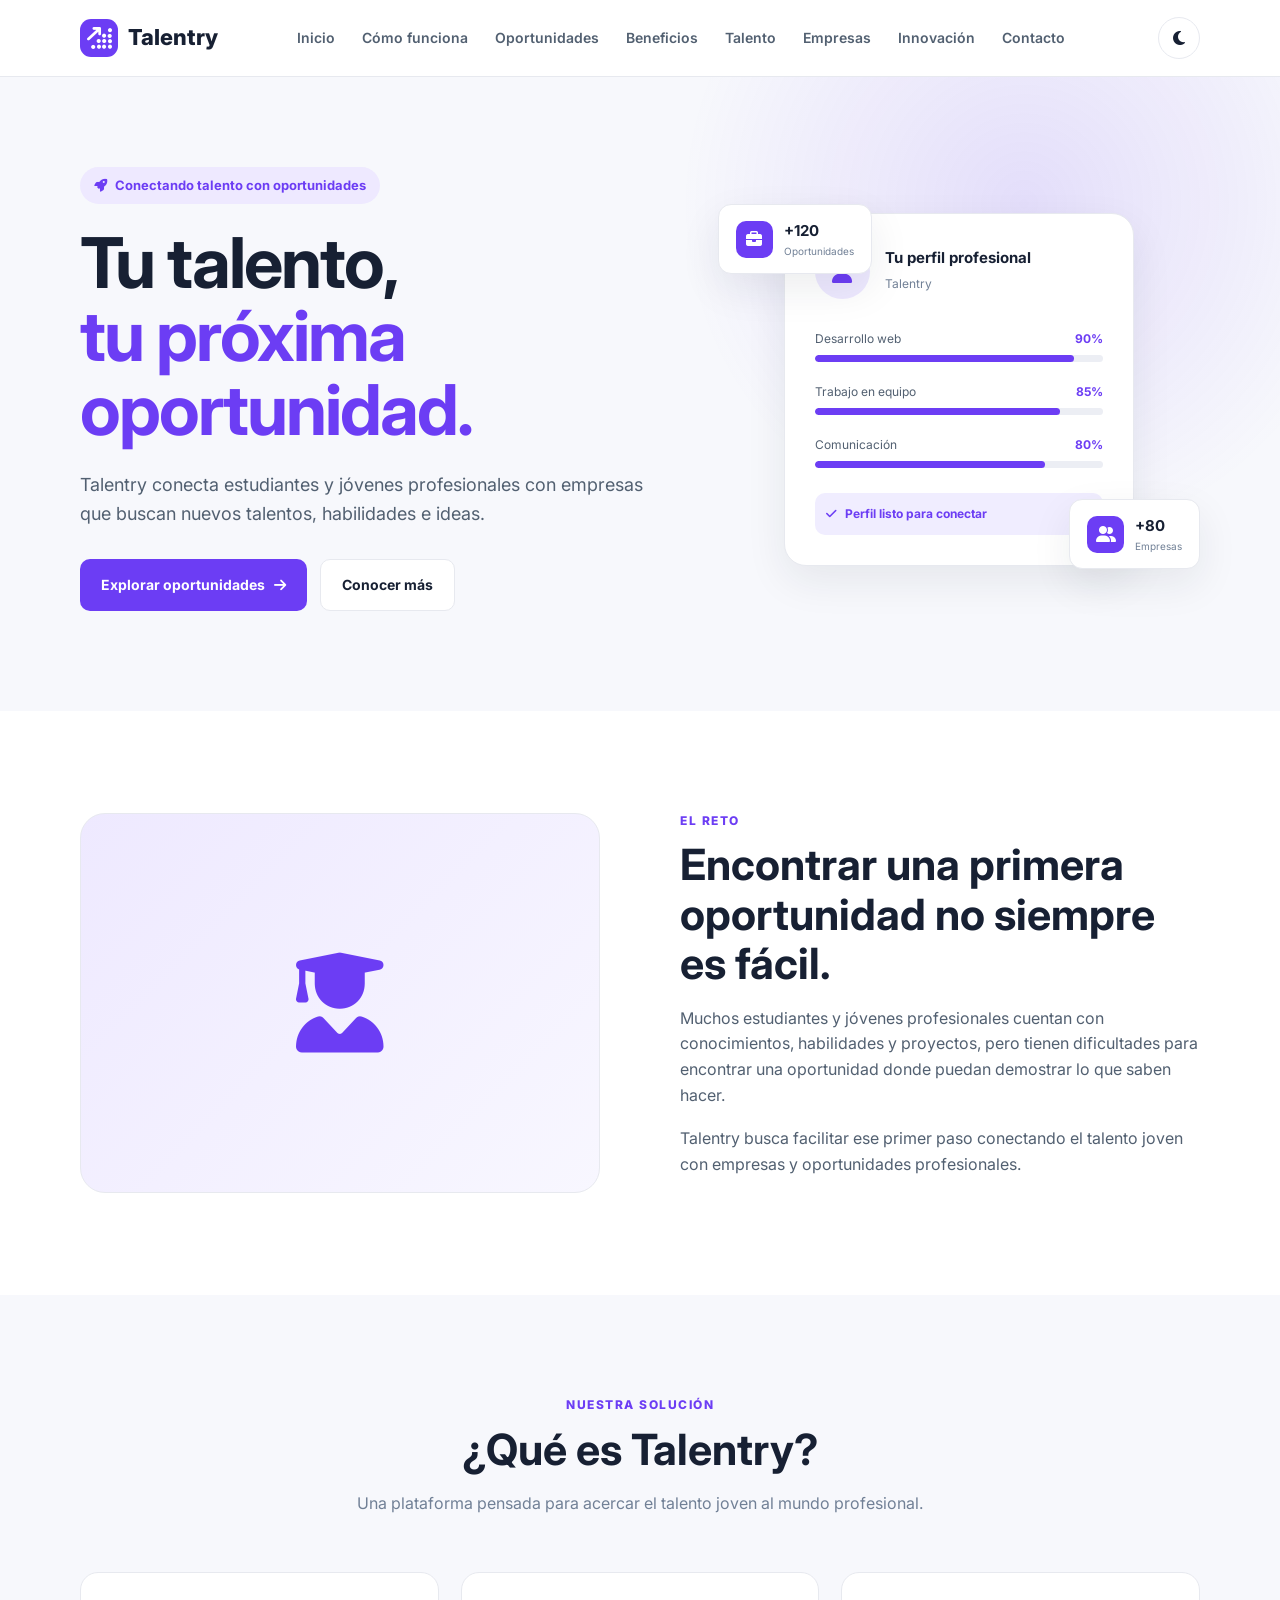
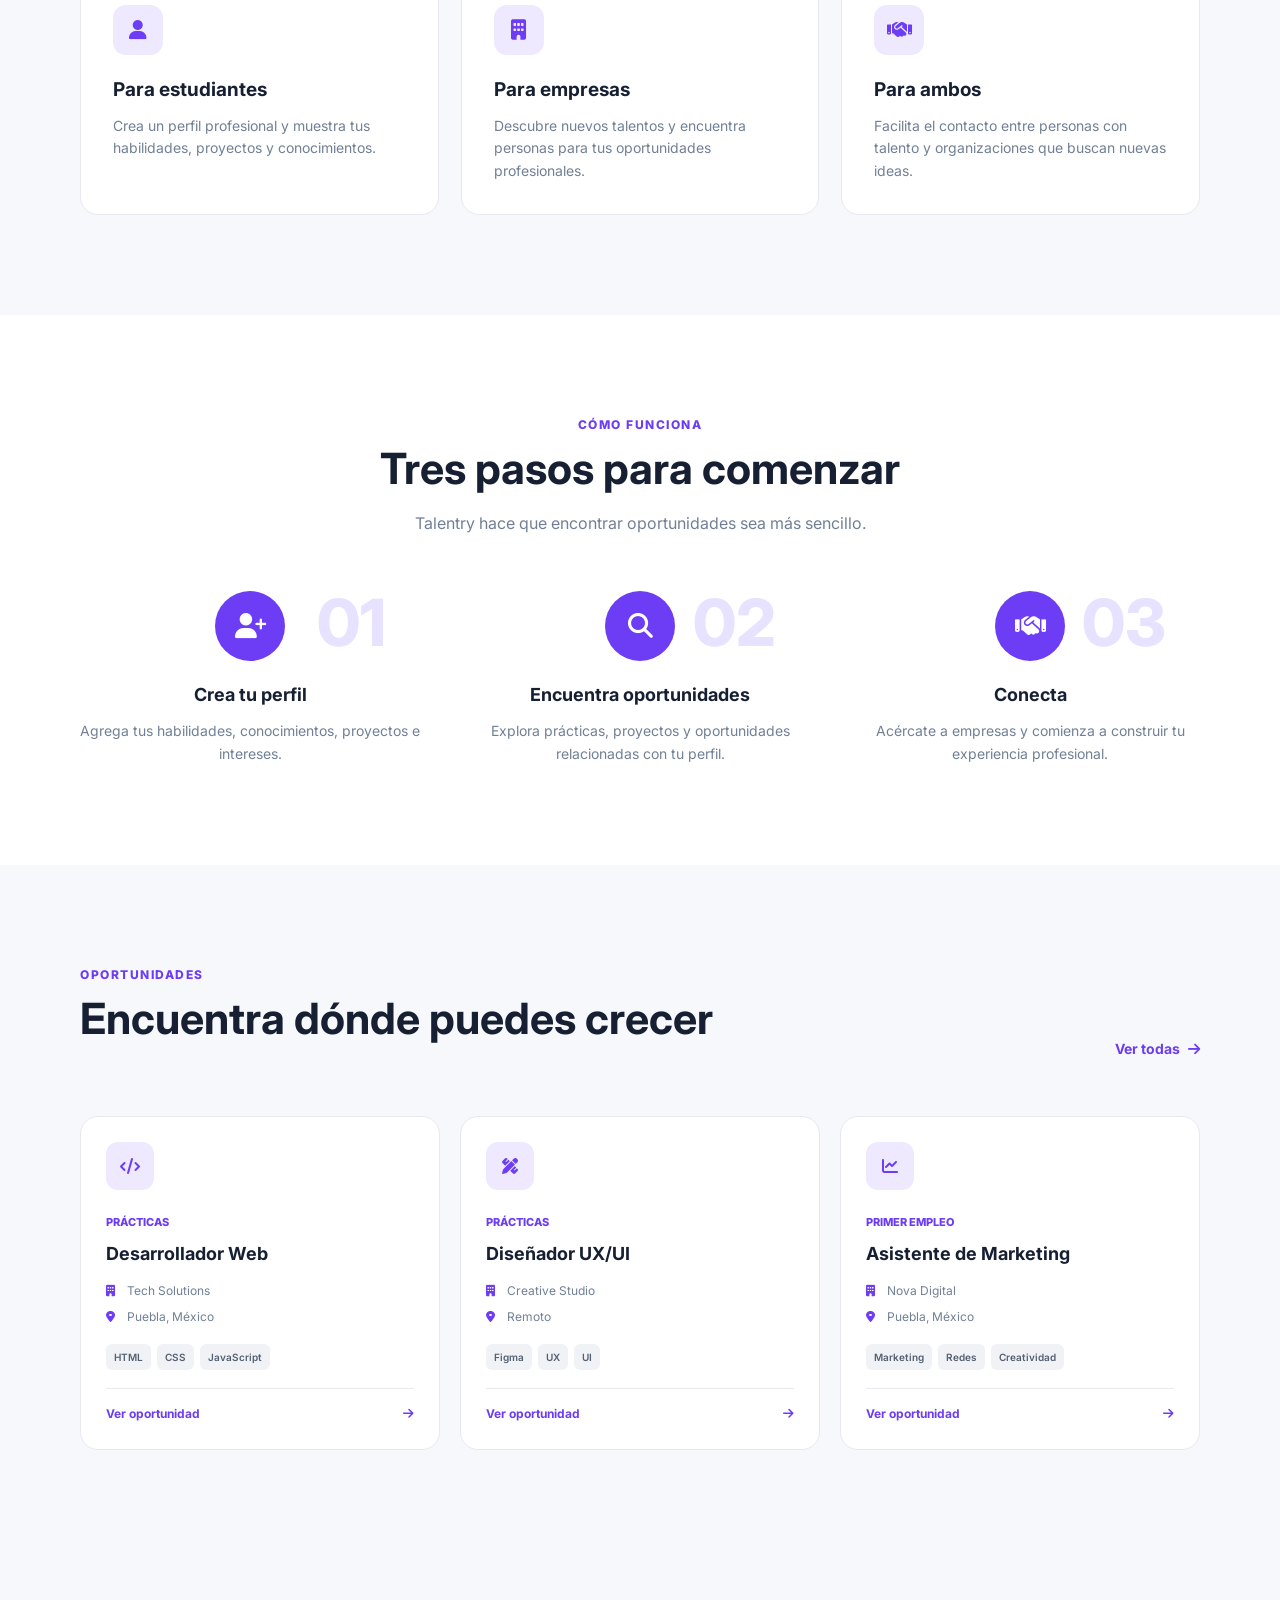
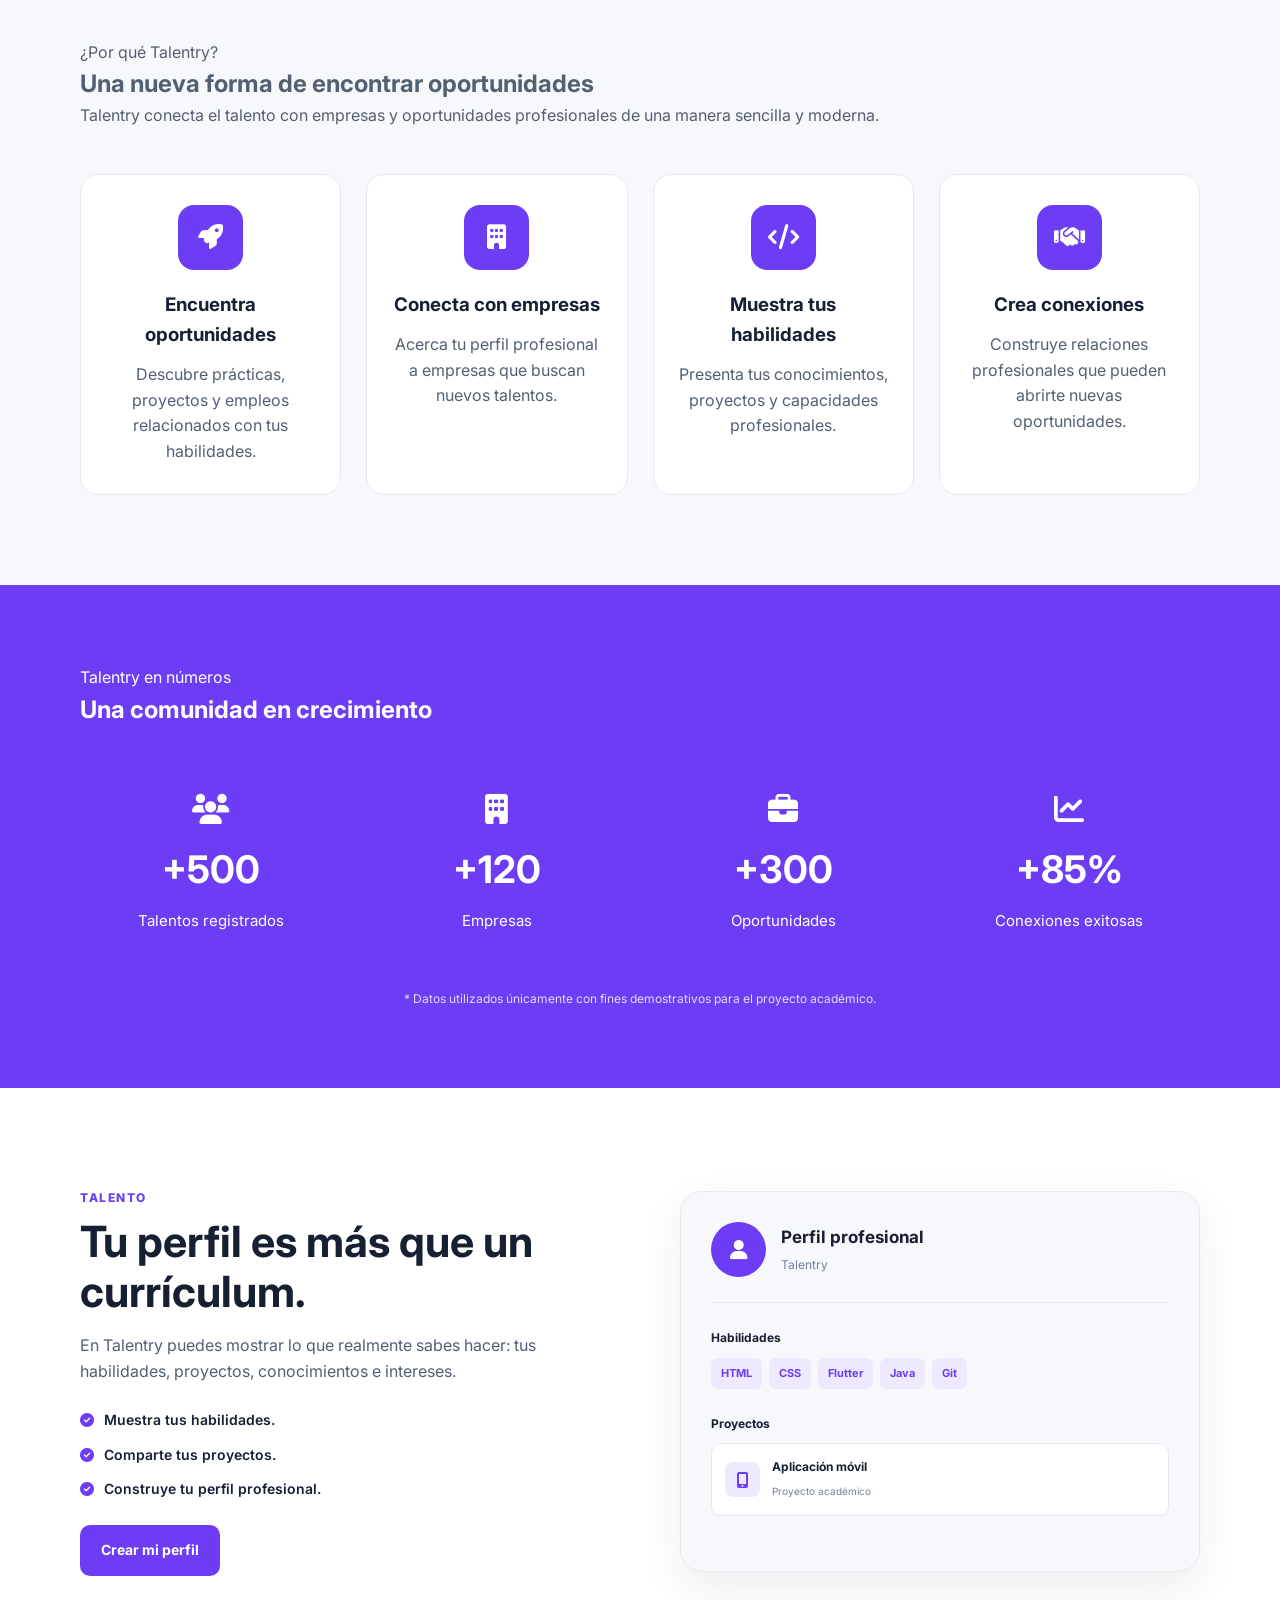
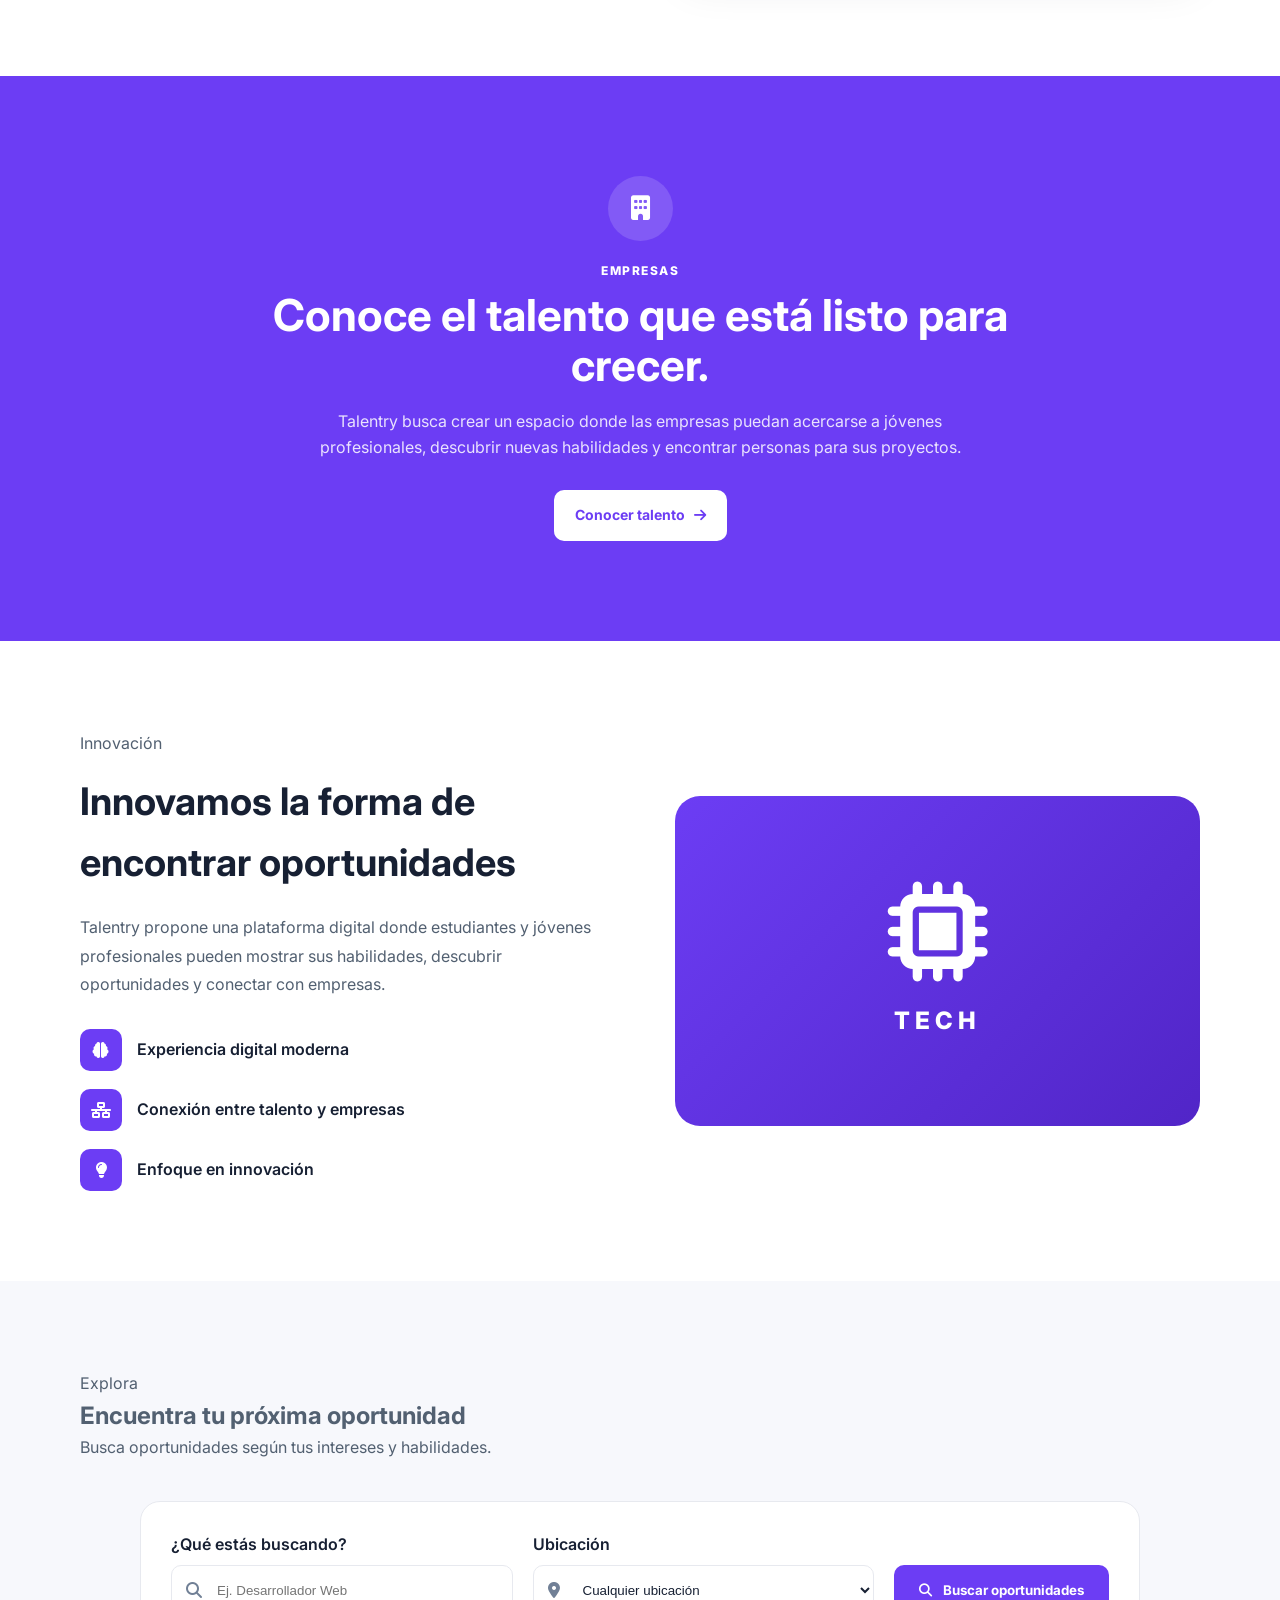
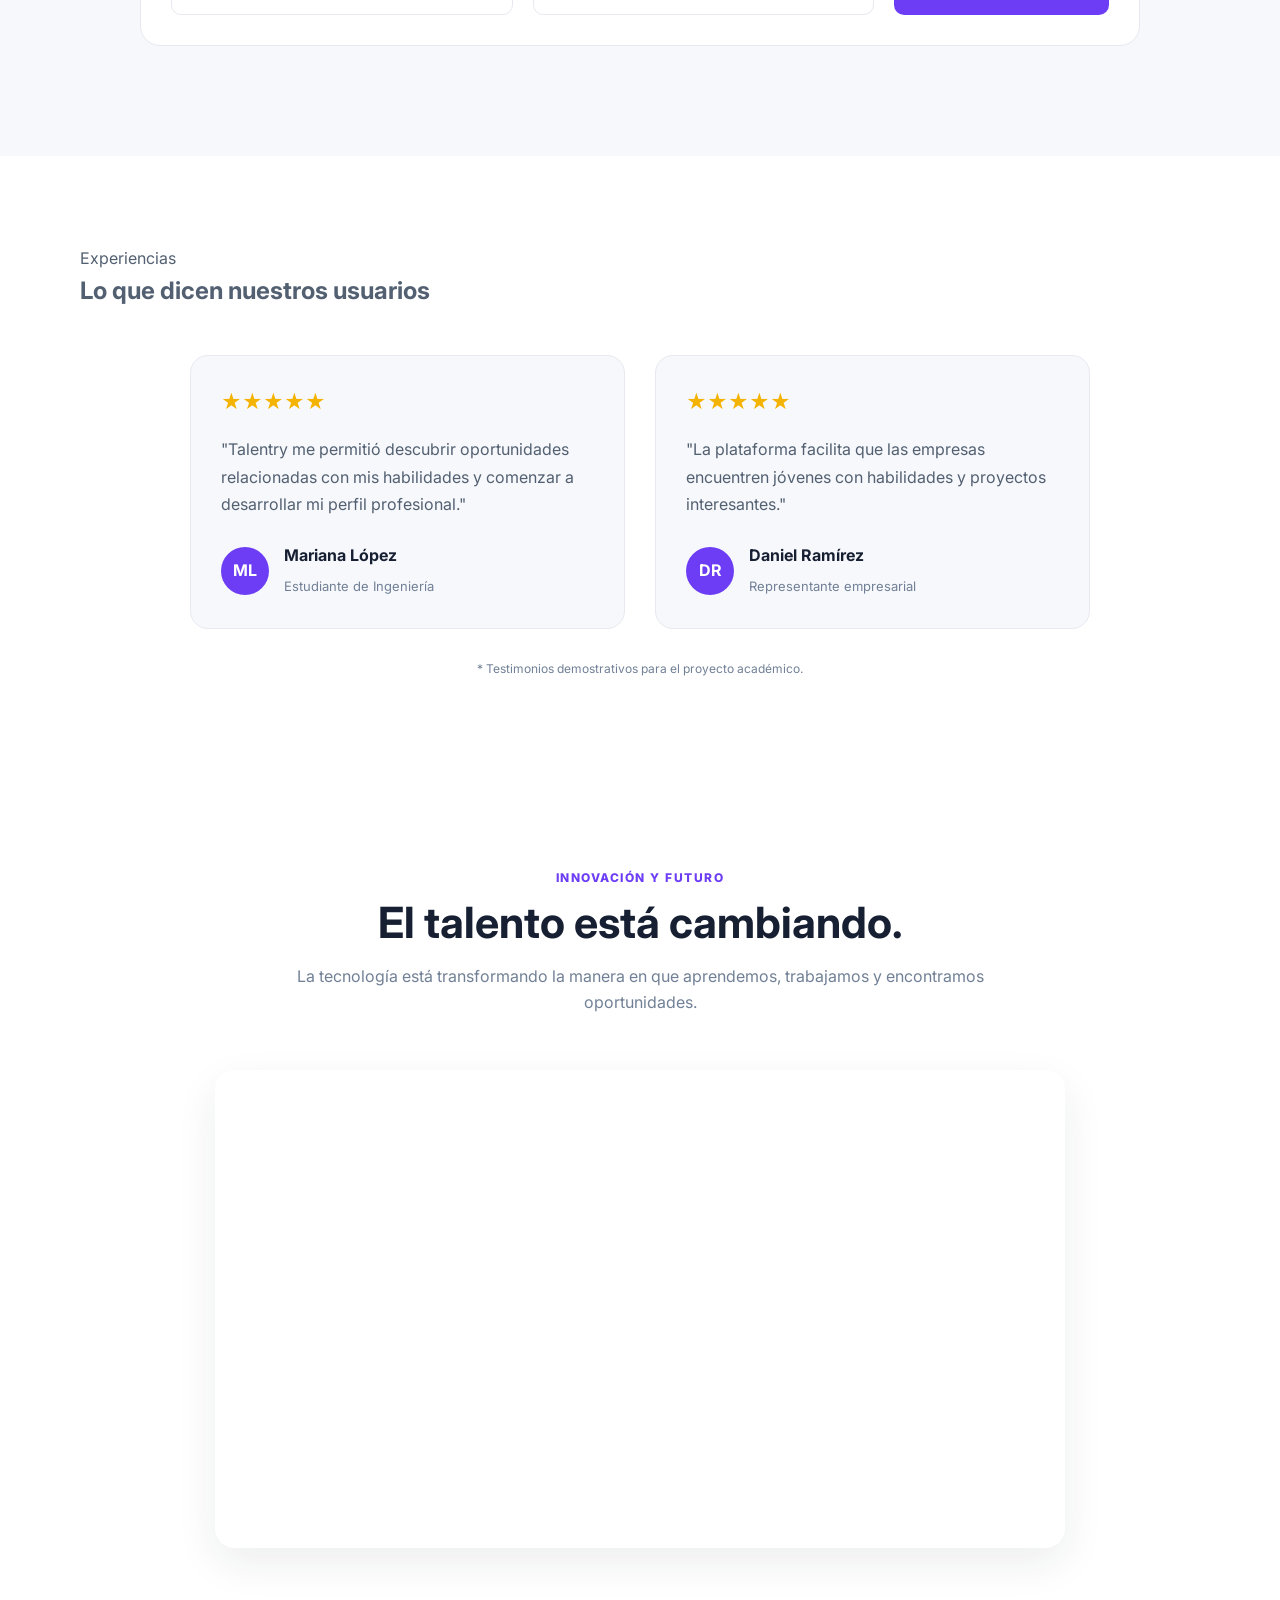
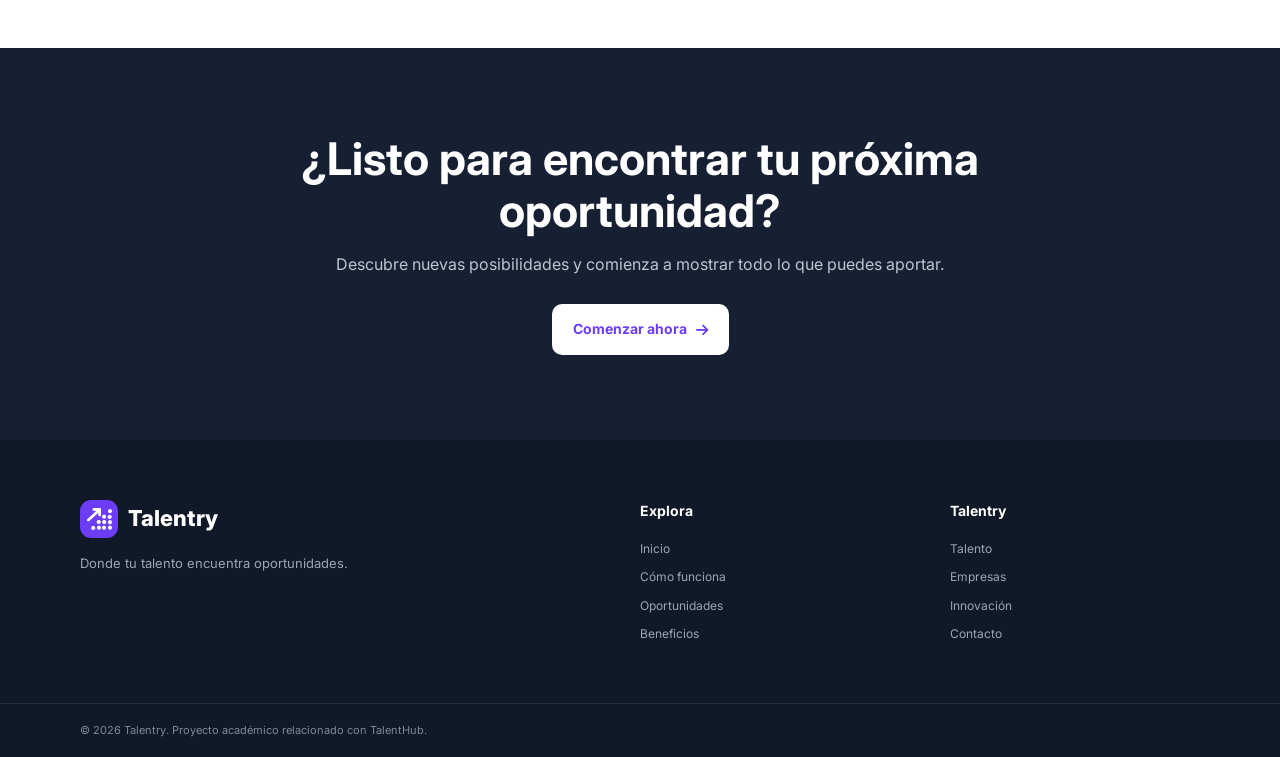
==== index.html @ d0d71b3c "Add files via upload Mover archivos a la raíz" ====
<!DOCTYPE html>
<html lang="es">
<head>
    <meta charset="UTF-8">
    <meta name="viewport" content="width=device-width, initial-scale=1.0">

    <title>Talentry | Donde tu talento encuentra oportunidades</title>

    <!-- Google Fonts -->
    <link rel="preconnect" href="https://fonts.googleapis.com">
    <link rel="preconnect" href="https://fonts.gstatic.com" crossorigin>
    <link href="https://fonts.googleapis.com/css2?family=Inter:wght@400;500;600;700;800&display=swap" rel="stylesheet">

    <!-- Font Awesome -->
    <link rel="stylesheet"
          href="https://cdnjs.cloudflare.com/ajax/libs/font-awesome/6.5.2/css/all.min.css">

    <!-- CSS -->
    <link rel="stylesheet" href="css/style.css">
</head>

<body>

    <!-- ================= HEADER ================= -->
    <header class="header">

        <div class="container nav-container">

            <a href="#inicio" class="logo">
                <span class="logo-icon">
                    <i class="fa-solid fa-arrow-up-right-dots"></i>
                </span>
                <span>Talentry</span>
            </a>

            <nav class="nav" id="nav">

                <a href="#inicio">Inicio</a>
                <a href="#como-funciona">Cómo funciona</a>
                <a href="#oportunidades">Oportunidades</a>
                <a href="#beneficios">Beneficios</a>
                <a href="#talento">Talento</a>
                <a href="#empresas">Empresas</a>
                <a href="#innovacion">Innovación</a>
                <a href="#contacto">Contacto</a>

            </nav>

            <!-- MODO OSCURO -->
            <button class="theme-button"
                    id="themeButton"
                    aria-label="Cambiar modo oscuro">
                <i class="fa-solid fa-moon"></i>
            </button>

            <!-- MENÚ MÓVIL -->
            <button class="menu-button" id="menuButton">
                <i class="fa-solid fa-bars"></i>
            </button>

        </div>

    </header>


    <main>

        <!-- ================= HERO / HOME ================= -->
        <section class="hero" id="inicio">

            <div class="container hero-content">

                <div class="hero-text">

                    <span class="badge">
                        <i class="fa-solid fa-rocket"></i>
                        Conectando talento con oportunidades
                    </span>

                    <h1>
                        Tu talento,
                        <span>tu próxima oportunidad.</span>
                    </h1>

                    <p>
                        Talentry conecta estudiantes y jóvenes profesionales
                        con empresas que buscan nuevos talentos, habilidades
                        e ideas.
                    </p>

                    <div class="hero-buttons">

                        <a href="#oportunidades" class="btn btn-primary">
                            Explorar oportunidades
                            <i class="fa-solid fa-arrow-right"></i>
                        </a>

                        <a href="#como-funciona" class="btn btn-secondary">
                            Conocer más
                        </a>

                    </div>

                </div>


                <div class="hero-card">

                    <div class="floating-card card-one">

                        <i class="fa-solid fa-briefcase"></i>

                        <div>
                            <strong>+120</strong>
                            <small>Oportunidades</small>
                        </div>

                    </div>


                    <div class="profile-card">

                        <div class="profile-top">

                            <div class="profile-image">
                                <i class="fa-solid fa-user"></i>
                            </div>

                            <div>
                                <strong>Tu perfil profesional</strong>
                                <span>Talentry</span>
                            </div>

                        </div>


                        <div class="skill">

                            <div>
                                <span>Desarrollo web</span>
                                <strong>90%</strong>
                            </div>

                            <div class="progress">
                                <span style="width: 90%;"></span>
                            </div>

                        </div>


                        <div class="skill">

                            <div>
                                <span>Trabajo en equipo</span>
                                <strong>85%</strong>
                            </div>

                            <div class="progress">
                                <span style="width: 85%;"></span>
                            </div>

                        </div>


                        <div class="skill">

                            <div>
                                <span>Comunicación</span>
                                <strong>80%</strong>
                            </div>

                            <div class="progress">
                                <span style="width: 80%;"></span>
                            </div>

                        </div>


                        <div class="match">

                            <i class="fa-solid fa-check"></i>
                            Perfil listo para conectar

                        </div>

                    </div>


                    <div class="floating-card card-two">

                        <i class="fa-solid fa-user-group"></i>

                        <div>
                            <strong>+80</strong>
                            <small>Empresas</small>
                        </div>

                    </div>

                </div>

            </div>

        </section>


        <!-- ================= PROBLEMA ================= -->
        <section class="section problem">

            <div class="container two-columns">

                <div class="section-image">

                    <div class="image-box problem-image">

                        <i class="fa-solid fa-user-graduate"></i>

                    </div>

                </div>


                <div class="section-text">

                    <span class="section-label">
                        EL RETO
                    </span>

                    <h2>
                        Encontrar una primera oportunidad
                        no siempre es fácil.
                    </h2>

                    <p>
                        Muchos estudiantes y jóvenes profesionales cuentan
                        con conocimientos, habilidades y proyectos, pero
                        tienen dificultades para encontrar una oportunidad
                        donde puedan demostrar lo que saben hacer.
                    </p>

                    <p>
                        Talentry busca facilitar ese primer paso conectando
                        el talento joven con empresas y oportunidades
                        profesionales.
                    </p>

                </div>

            </div>

        </section>


        <!-- ================= SOLUCIÓN ================= -->
        <section class="section solution">

            <div class="container">

                <div class="section-heading">

                    <span class="section-label">
                        NUESTRA SOLUCIÓN
                    </span>

                    <h2>
                        ¿Qué es Talentry?
                    </h2>

                    <p>
                        Una plataforma pensada para acercar el talento joven
                        al mundo profesional.
                    </p>

                </div>


                <div class="solution-grid">

                    <div class="info-card">

                        <div class="icon">
                            <i class="fa-solid fa-user"></i>
                        </div>

                        <h3>
                            Para estudiantes
                        </h3>

                        <p>
                            Crea un perfil profesional y muestra tus
                            habilidades, proyectos y conocimientos.
                        </p>

                    </div>


                    <div class="info-card">

                        <div class="icon">
                            <i class="fa-solid fa-building"></i>
                        </div>

                        <h3>
                            Para empresas
                        </h3>

                        <p>
                            Descubre nuevos talentos y encuentra personas
                            para tus oportunidades profesionales.
                        </p>

                    </div>


                    <div class="info-card">

                        <div class="icon">
                            <i class="fa-solid fa-handshake"></i>
                        </div>

                        <h3>
                            Para ambos
                        </h3>

                        <p>
                            Facilita el contacto entre personas con talento
                            y organizaciones que buscan nuevas ideas.
                        </p>

                    </div>

                </div>

            </div>

        </section>


        <!-- ================= COMO FUNCIONA ================= -->
        <section class="section how" id="como-funciona">

            <div class="container">

                <div class="section-heading">

                    <span class="section-label">
                        CÓMO FUNCIONA
                    </span>

                    <h2>
                        Tres pasos para comenzar
                    </h2>

                    <p>
                        Talentry hace que encontrar oportunidades sea más
                        sencillo.
                    </p>

                </div>


                <div class="steps">

                    <div class="step">

                        <div class="step-number">
                            01
                        </div>

                        <div class="step-icon">
                            <i class="fa-solid fa-user-plus"></i>
                        </div>

                        <h3>
                            Crea tu perfil
                        </h3>

                        <p>
                            Agrega tus habilidades, conocimientos,
                            proyectos e intereses.
                        </p>

                    </div>


                    <div class="step">

                        <div class="step-number">
                            02
                        </div>

                        <div class="step-icon">
                            <i class="fa-solid fa-magnifying-glass"></i>
                        </div>

                        <h3>
                            Encuentra oportunidades
                        </h3>

                        <p>
                            Explora prácticas, proyectos y oportunidades
                            relacionadas con tu perfil.
                        </p>

                    </div>


                    <div class="step">

                        <div class="step-number">
                            03
                        </div>

                        <div class="step-icon">
                            <i class="fa-solid fa-handshake"></i>
                        </div>

                        <h3>
                            Conecta
                        </h3>

                        <p>
                            Acércate a empresas y comienza a construir
                            tu experiencia profesional.
                        </p>

                    </div>

                </div>

            </div>

        </section>


        <!-- ================= OPORTUNIDADES ================= -->
        <section class="section opportunities" id="oportunidades">

            <div class="container">

                <div class="section-heading heading-row">

                    <div>

                        <span class="section-label">
                            OPORTUNIDADES
                        </span>

                        <h2>
                            Encuentra dónde puedes crecer
                        </h2>

                    </div>

                    <a href="#buscar" class="text-link">

                        Ver todas

                        <i class="fa-solid fa-arrow-right"></i>

                    </a>

                </div>


                <div class="jobs-grid">

                    <!-- OPORTUNIDAD 1 -->
                    <article class="job-card">

                        <div class="job-icon">
                            <i class="fa-solid fa-code"></i>
                        </div>

                        <span class="job-type">
                            Prácticas
                        </span>

                        <h3>
                            Desarrollador Web
                        </h3>

                        <p class="company">

                            <i class="fa-solid fa-building"></i>

                            Tech Solutions

                        </p>

                        <p class="location">

                            <i class="fa-solid fa-location-dot"></i>

                            Puebla, México

                        </p>

                        <div class="tags">

                            <span>HTML</span>
                            <span>CSS</span>
                            <span>JavaScript</span>

                        </div>

                        <a href="#buscar" class="job-link">

                            Ver oportunidad

                            <i class="fa-solid fa-arrow-right"></i>

                        </a>

                    </article>


                    <!-- OPORTUNIDAD 2 -->
                    <article class="job-card">

                        <div class="job-icon">
                            <i class="fa-solid fa-pen-ruler"></i>
                        </div>

                        <span class="job-type">
                            Prácticas
                        </span>

                        <h3>
                            Diseñador UX/UI
                        </h3>

                        <p class="company">

                            <i class="fa-solid fa-building"></i>

                            Creative Studio

                        </p>

                        <p class="location">

                            <i class="fa-solid fa-location-dot"></i>

                            Remoto

                        </p>

                        <div class="tags">

                            <span>Figma</span>
                            <span>UX</span>
                            <span>UI</span>

                        </div>

                        <a href="#buscar" class="job-link">

                            Ver oportunidad

                            <i class="fa-solid fa-arrow-right"></i>

                        </a>

                    </article>


                    <!-- OPORTUNIDAD 3 -->
                    <article class="job-card">

                        <div class="job-icon">
                            <i class="fa-solid fa-chart-line"></i>
                        </div>

                        <span class="job-type">
                            Primer empleo
                        </span>

                        <h3>
                            Asistente de Marketing
                        </h3>

                        <p class="company">

                            <i class="fa-solid fa-building"></i>

                            Nova Digital

                        </p>

                        <p class="location">

                            <i class="fa-solid fa-location-dot"></i>

                            Puebla, México

                        </p>

                        <div class="tags">

                            <span>Marketing</span>
                            <span>Redes</span>
                            <span>Creatividad</span>

                        </div>

                        <a href="#buscar" class="job-link">

                            Ver oportunidad

                            <i class="fa-solid fa-arrow-right"></i>

                        </a>

                    </article>

                </div>

            </div>

        </section>


        <!-- ================================================= -->
        <!-- SECCIONES NUEVAS -->
        <!-- ================================================= -->

        <!-- BENEFICIOS -->
        <div id="beneficios-container"></div>


        <!-- ESTADÍSTICAS -->
        <div id="estadisticas-container"></div>


        <!-- ================= TALENTO ================= -->
        <section class="section talent" id="talento">

            <div class="container two-columns">

                <div class="section-text">

                    <span class="section-label">
                        TALENTO
                    </span>

                    <h2>
                        Tu perfil es más que un currículum.
                    </h2>

                    <p>
                        En Talentry puedes mostrar lo que realmente sabes
                        hacer: tus habilidades, proyectos, conocimientos
                        e intereses.
                    </p>


                    <ul class="check-list">

                        <li>
                            <i class="fa-solid fa-circle-check"></i>
                            Muestra tus habilidades.
                        </li>

                        <li>
                            <i class="fa-solid fa-circle-check"></i>
                            Comparte tus proyectos.
                        </li>

                        <li>
                            <i class="fa-solid fa-circle-check"></i>
                            Construye tu perfil profesional.
                        </li>

                    </ul>


                    <a href="#contacto" class="btn btn-primary">
                        Crear mi perfil
                    </a>

                </div>


                <div class="talent-card">

                    <div class="talent-header">

                        <div class="avatar">
                            <i class="fa-solid fa-user"></i>
                        </div>

                        <div>

                            <h3>
                                Perfil profesional
                            </h3>

                            <span>
                                Talentry
                            </span>

                        </div>

                    </div>


                    <div class="profile-info">

                        <span>
                            Habilidades
                        </span>

                        <div class="skill-tags">

                            <span>HTML</span>
                            <span>CSS</span>
                            <span>Flutter</span>
                            <span>Java</span>
                            <span>Git</span>

                        </div>

                    </div>


                    <div class="profile-info">

                        <span>
                            Proyectos
                        </span>

                        <div class="project-mini">

                            <i class="fa-solid fa-mobile-screen-button"></i>

                            <div>

                                <strong>
                                    Aplicación móvil
                                </strong>

                                <small>
                                    Proyecto académico
                                </small>

                            </div>

                        </div>

                    </div>

                </div>

            </div>

        </section>


        <!-- ================= EMPRESAS ================= -->
        <section class="section companies" id="empresas">

            <div class="container company-content">

                <div class="company-icon">

                    <i class="fa-solid fa-building"></i>

                </div>

                <span class="section-label">
                    EMPRESAS
                </span>

                <h2>
                    Conoce el talento que está listo para crecer.
                </h2>

                <p>
                    Talentry busca crear un espacio donde las empresas puedan
                    acercarse a jóvenes profesionales, descubrir nuevas
                    habilidades y encontrar personas para sus proyectos.
                </p>

                <a href="#buscar" class="btn btn-light">

                    Conocer talento

                    <i class="fa-solid fa-arrow-right"></i>

                </a>

            </div>

        </section>


        <!-- INNOVACIÓN -->
        <div id="innovacion-container"></div>


        <!-- BUSCADOR -->
        <div id="buscador-container"></div>


        <!-- TESTIMONIOS -->
        <div id="testimonios-container"></div>


        <!-- ================= VIDEO ================= -->
        <section class="section video-section">

            <div class="container">

                <div class="section-heading">

                    <span class="section-label">
                        INNOVACIÓN Y FUTURO
                    </span>

                    <h2>
                        El talento está cambiando.
                    </h2>

                    <p>
                        La tecnología está transformando la manera en que
                        aprendemos, trabajamos y encontramos oportunidades.
                    </p>

                </div>


                <div class="video-container">

                    <iframe
                        src="https://www.youtube.com/embed/5Izihr4BCbo"
                        title="Video sobre tecnología e innovación"
                        allow="accelerometer; autoplay; clipboard-write; encrypted-media; gyroscope; picture-in-picture; web-share"
                        allowfullscreen>
                    </iframe>

                </div>

            </div>

        </section>


        <!-- ================= CTA ================= -->
        <section class="cta" id="contacto">

            <div class="container cta-content">

                <h2>
                    ¿Listo para encontrar tu próxima oportunidad?
                </h2>

                <p>
                    Descubre nuevas posibilidades y comienza a mostrar
                    todo lo que puedes aportar.
                </p>

                <a href="#inicio" class="btn btn-light">

                    Comenzar ahora

                    <i class="fa-solid fa-arrow-right"></i>

                </a>

            </div>

        </section>

    </main>


    <!-- ================= FOOTER ================= -->
    <footer class="footer">

        <div class="container footer-content">

            <div class="footer-brand">

                <a href="#inicio" class="logo footer-logo">

                    <span class="logo-icon">
                        <i class="fa-solid fa-arrow-up-right-dots"></i>
                    </span>

                    <span>
                        Talentry
                    </span>

                </a>

                <p>
                    Donde tu talento encuentra oportunidades.
                </p>

            </div>


            <div class="footer-links">

                <h4>
                    Explora
                </h4>

                <a href="#inicio">
                    Inicio
                </a>

                <a href="#como-funciona">
                    Cómo funciona
                </a>

                <a href="#oportunidades">
                    Oportunidades
                </a>

                <a href="#beneficios">
                    Beneficios
                </a>

            </div>


            <div class="footer-links">

                <h4>
                    Talentry
                </h4>

                <a href="#talento">
                    Talento
                </a>

                <a href="#empresas">
                    Empresas
                </a>

                <a href="#innovacion">
                    Innovación
                </a>

                <a href="#contacto">
                    Contacto
                </a>

            </div>

        </div>


        <div class="footer-bottom">

            <div class="container">

                <p>
                    © 2026 Talentry. Proyecto académico relacionado con TalentHub.
                </p>

            </div>

        </div>

    </footer>


    <!-- ================= JAVASCRIPT ================= -->
    <script src="js/script.js"></script>

</body>
</html>
---- css/style.css ----
/* =========================================
   TALENTRY
   Hoja de estilos principal
   ========================================= */


/* ---------- VARIABLES ---------- */

:root {

    --primary: #6c3df4;
    --primary-dark: #5125c7;

    --dark: #172033;
    --text: #526071;
    --light-text: #718096;

    --white: #ffffff;
    --background: #f7f8fc;
    --border: #e7e9ef;

    --radius: 18px;
    --shadow: 0 15px 40px rgba(23, 32, 51, 0.08);

}


/* ---------- RESET ---------- */

* {
    margin: 0;
    padding: 0;
    box-sizing: border-box;
}

html {
    scroll-behavior: smooth;
}

body {
    font-family: "Inter", sans-serif;
    color: var(--text);
    background: var(--white);
    line-height: 1.6;
}

a {
    text-decoration: none;
    color: inherit;
}

img {
    max-width: 100%;
    display: block;
}

button {
    font-family: inherit;
}


/* ---------- CONTAINER ---------- */

.container {
    width: min(1120px, 92%);
    margin: auto;
}


/* ---------- HEADER ---------- */

.header {
    position: sticky;
    top: 0;
    z-index: 1000;

    background: rgba(255, 255, 255, 0.95);

    border-bottom: 1px solid var(--border);

    backdrop-filter: blur(10px);
}

.nav-container {

    height: 76px;

    display: flex;
    align-items: center;
    justify-content: space-between;
}


/* ---------- LOGO ---------- */

.logo {

    display: flex;
    align-items: center;
    gap: 10px;

    font-size: 22px;
    font-weight: 800;

    color: var(--dark);
}

.logo-icon {

    width: 38px;
    height: 38px;

    display: flex;
    align-items: center;
    justify-content: center;

    border-radius: 11px;

    background: var(--primary);

    color: var(--white);
}


/* ---------- NAV ---------- */

.nav {

    display: flex;
    align-items: center;
    gap: 27px;
}

.nav a {

    font-size: 14px;
    font-weight: 600;

    color: var(--text);

    transition: 0.3s;
}

.nav a:hover {
    color: var(--primary);
}


/* ---------- MOBILE MENU ---------- */

.menu-button {

    display: none;

    border: none;
    background: none;

    font-size: 23px;

    color: var(--dark);

    cursor: pointer;
}


/* ---------- HERO ---------- */

.hero {

    padding: 90px 0 100px;

    background:
        radial-gradient(
            circle at 80% 20%,
            rgba(108, 61, 244, 0.14),
            transparent 30%
        ),
        var(--background);
}

.hero-content {

    display: grid;

    grid-template-columns: 1fr 0.85fr;

    align-items: center;

    gap: 70px;
}

.badge {

    display: inline-flex;

    align-items: center;

    gap: 8px;

    padding: 8px 14px;

    margin-bottom: 22px;

    border-radius: 30px;

    background: #eee9ff;

    color: var(--primary);

    font-size: 13px;

    font-weight: 700;
}

.hero h1 {

    color: var(--dark);

    font-size: clamp(42px, 6vw, 70px);

    line-height: 1.05;

    letter-spacing: -2px;

    margin-bottom: 25px;
}

.hero h1 span {
    display: block;
    color: var(--primary);
}

.hero p {

    max-width: 580px;

    font-size: 18px;

    color: var(--text);

    margin-bottom: 30px;
}


/* ---------- BUTTONS ---------- */

.hero-buttons {

    display: flex;

    gap: 13px;

    flex-wrap: wrap;
}

.btn {

    display: inline-flex;

    align-items: center;
    justify-content: center;

    gap: 9px;

    padding: 14px 21px;

    border-radius: 10px;

    font-size: 14px;

    font-weight: 700;

    transition: 0.3s;
}

.btn-primary {

    background: var(--primary);

    color: var(--white);
}

.btn-primary:hover {

    background: var(--primary-dark);

    transform: translateY(-2px);
}

.btn-secondary {

    border: 1px solid var(--border);

    background: var(--white);

    color: var(--dark);
}

.btn-secondary:hover {
    border-color: var(--primary);
    color: var(--primary);
}


/* ---------- HERO CARD ---------- */

.hero-card {

    position: relative;

    min-height: 430px;

    display: flex;

    align-items: center;
    justify-content: center;
}

.profile-card {

    width: 350px;

    padding: 30px;

    background: var(--white);

    border-radius: 22px;

    box-shadow: var(--shadow);

    border: 1px solid var(--border);
}

.profile-top {

    display: flex;

    align-items: center;

    gap: 15px;

    margin-bottom: 30px;
}

.profile-image {

    width: 55px;
    height: 55px;

    display: flex;

    align-items: center;
    justify-content: center;

    border-radius: 50%;

    background: #eee9ff;

    color: var(--primary);

    font-size: 23px;
}

.profile-top strong {

    display: block;

    color: var(--dark);

    font-size: 15px;
}

.profile-top span {

    font-size: 12px;

    color: var(--light-text);
}


/* ---------- SKILLS ---------- */

.skill {
    margin-bottom: 20px;
}

.skill > div:first-child {

    display: flex;

    justify-content: space-between;

    margin-bottom: 7px;

    font-size: 12px;
}

.skill strong {
    color: var(--primary);
}

.progress {

    height: 7px;

    overflow: hidden;

    border-radius: 20px;

    background: #eceef4;
}

.progress span {

    display: block;

    height: 100%;

    border-radius: inherit;

    background: var(--primary);
}


/* ---------- MATCH ---------- */

.match {

    display: flex;

    align-items: center;

    gap: 8px;

    margin-top: 25px;

    padding: 11px;

    border-radius: 10px;

    background: #f0edff;

    color: var(--primary);

    font-size: 12px;

    font-weight: 700;
}


/* ---------- FLOATING CARDS ---------- */

.floating-card {

    position: absolute;

    display: flex;

    align-items: center;

    gap: 11px;

    padding: 14px 17px;

    border-radius: 13px;

    background: var(--white);

    box-shadow: var(--shadow);

    border: 1px solid var(--border);
}

.floating-card i {

    width: 37px;
    height: 37px;

    display: flex;

    align-items: center;
    justify-content: center;

    border-radius: 10px;

    background: var(--primary);

    color: var(--white);
}

.floating-card strong {

    display: block;

    color: var(--dark);

    font-size: 15px;
}

.floating-card small {

    display: block;

    color: var(--light-text);

    font-size: 10px;
}

.card-one {

    top: 30px;
    left: 0;
}

.card-two {

    right: 0;
    bottom: 35px;
}


/* ---------- SECTIONS ---------- */

.section {
    padding: 100px 0;
}

.section-heading {

    max-width: 700px;

    margin: 0 auto 55px;

    text-align: center;
}

.section-label {

    display: block;

    margin-bottom: 10px;

    color: var(--primary);

    font-size: 12px;

    font-weight: 800;

    letter-spacing: 1.5px;
}

.section-heading h2,
.section-text h2 {

    color: var(--dark);

    font-size: clamp(30px, 4vw, 43px);

    line-height: 1.15;

    margin-bottom: 17px;
}

.section-heading p {

    font-size: 16px;

    color: var(--light-text);
}


/* ---------- TWO COLUMNS ---------- */

.two-columns {

    display: grid;

    grid-template-columns: 1fr 1fr;

    gap: 80px;

    align-items: center;
}

.section-text p {

    margin-bottom: 18px;

    color: var(--text);
}


/* ---------- IMAGE PLACEHOLDER ---------- */

.section-image {

    min-height: 380px;
}

.image-box {

    height: 380px;

    border-radius: 25px;

    display: flex;

    align-items: center;
    justify-content: center;

    font-size: 100px;

    color: var(--primary);

    background:
        linear-gradient(
            135deg,
            #eee9ff,
            #f8f7ff
        );
}

.problem-image {
    border: 1px solid var(--border);
}


/* ---------- SOLUTION ---------- */

.solution {
    background: var(--background);
}

.solution-grid {

    display: grid;

    grid-template-columns: repeat(3, 1fr);

    gap: 22px;
}

.info-card {

    padding: 32px;

    background: var(--white);

    border: 1px solid var(--border);

    border-radius: var(--radius);

    transition: 0.3s;
}

.info-card:hover {

    transform: translateY(-6px);

    box-shadow: var(--shadow);
}

.icon {

    width: 50px;
    height: 50px;

    display: flex;

    align-items: center;
    justify-content: center;

    margin-bottom: 20px;

    border-radius: 13px;

    background: #eee9ff;

    color: var(--primary);

    font-size: 20px;
}

.info-card h3 {

    margin-bottom: 10px;

    color: var(--dark);

    font-size: 19px;
}

.info-card p {

    color: var(--light-text);

    font-size: 14px;
}


/* ---------- STEPS ---------- */

.steps {

    display: grid;

    grid-template-columns: repeat(3, 1fr);

    gap: 50px;
}

.step {

    position: relative;

    text-align: center;
}

.step-number {

    position: absolute;

    top: -20px;
    right: 10%;

    color: #e7e2ff;

    font-size: 65px;

    font-weight: 800;
}

.step-icon {

    position: relative;

    width: 70px;
    height: 70px;

    margin: 0 auto 20px;

    display: flex;

    align-items: center;
    justify-content: center;

    border-radius: 50%;

    background: var(--primary);

    color: var(--white);

    font-size: 25px;
}

.step h3 {

    margin-bottom: 10px;

    color: var(--dark);

    font-size: 18px;
}

.step p {

    color: var(--light-text);

    font-size: 14px;
}


/* ---------- OPPORTUNITIES ---------- */

.opportunities {
    background: var(--background);
}

.heading-row {

    display: flex;

    justify-content: space-between;

    align-items: end;

    max-width: none;

    text-align: left;
}

.text-link {

    display: flex;

    align-items: center;

    gap: 8px;

    color: var(--primary);

    font-size: 14px;

    font-weight: 700;
}

.jobs-grid {

    display: grid;

    grid-template-columns: repeat(3, 1fr);

    gap: 20px;
}

.job-card {

    padding: 25px;

    background: var(--white);

    border-radius: var(--radius);

    border: 1px solid var(--border);

    transition: 0.3s;
}

.job-card:hover {

    transform: translateY(-5px);

    box-shadow: var(--shadow);
}

.job-icon {

    width: 48px;
    height: 48px;

    display: flex;

    align-items: center;
    justify-content: center;

    margin-bottom: 18px;

    border-radius: 12px;

    background: #eee9ff;

    color: var(--primary);
}

.job-type {

    display: inline-block;

    margin-bottom: 9px;

    color: var(--primary);

    font-size: 11px;

    font-weight: 800;

    text-transform: uppercase;
}

.job-card h3 {

    margin-bottom: 12px;

    color: var(--dark);

    font-size: 18px;
}

.company,
.location {

    margin-bottom: 7px;

    color: var(--light-text);

    font-size: 12px;
}

.company i,
.location i {
    width: 18px;
    color: var(--primary);
}

.tags {

    display: flex;

    gap: 6px;

    flex-wrap: wrap;

    margin: 18px 0;
}

.tags span {

    padding: 5px 8px;

    border-radius: 6px;

    background: #f1f2f6;

    color: var(--text);

    font-size: 10px;

    font-weight: 600;
}

.job-link {

    display: flex;

    align-items: center;

    justify-content: space-between;

    padding-top: 15px;

    border-top: 1px solid var(--border);

    color: var(--primary);

    font-size: 12px;

    font-weight: 700;
}


/* ---------- TALENT ---------- */

.talent {
    background: var(--white);
}

.check-list {

    list-style: none;

    margin: 25px 0;
}

.check-list li {

    display: flex;

    gap: 10px;

    align-items: center;

    margin-bottom: 12px;

    color: var(--dark);

    font-size: 14px;

    font-weight: 600;
}

.check-list i {
    color: var(--primary);
}


/* ---------- TALENT CARD ---------- */

.talent-card {

    padding: 30px;

    border-radius: 22px;

    background: var(--background);

    border: 1px solid var(--border);

    box-shadow: var(--shadow);
}

.talent-header {

    display: flex;

    align-items: center;

    gap: 15px;

    padding-bottom: 25px;

    border-bottom: 1px solid var(--border);

    margin-bottom: 25px;
}

.avatar {

    width: 55px;
    height: 55px;

    display: flex;

    align-items: center;
    justify-content: center;

    border-radius: 50%;

    background: var(--primary);

    color: var(--white);

    font-size: 20px;
}

.talent-header h3 {

    color: var(--dark);

    font-size: 17px;
}

.talent-header span {

    color: var(--light-text);

    font-size: 12px;
}

.profile-info {

    margin-bottom: 25px;
}

.profile-info > span {

    display: block;

    margin-bottom: 10px;

    color: var(--dark);

    font-size: 12px;

    font-weight: 700;
}

.skill-tags {

    display: flex;

    flex-wrap: wrap;

    gap: 7px;
}

.skill-tags span {

    padding: 7px 10px;

    border-radius: 7px;

    background: #eee9ff;

    color: var(--primary);

    font-size: 11px;

    font-weight: 700;
}

.project-mini {

    display: flex;

    align-items: center;

    gap: 12px;

    padding: 13px;

    border-radius: 10px;

    background: var(--white);

    border: 1px solid var(--border);
}

.project-mini > i {

    width: 35px;
    height: 35px;

    display: flex;

    align-items: center;
    justify-content: center;

    border-radius: 8px;

    background: #eee9ff;

    color: var(--primary);
}

.project-mini strong {

    display: block;

    color: var(--dark);

    font-size: 12px;
}

.project-mini small {

    color: var(--light-text);

    font-size: 10px;
}


/* ---------- COMPANIES ---------- */

.companies {

    background: var(--primary);

    color: var(--white);

    text-align: center;
}

.company-content {

    max-width: 750px;
}

.company-icon {

    width: 65px;
    height: 65px;

    display: flex;

    align-items: center;
    justify-content: center;

    margin: 0 auto 20px;

    border-radius: 50%;

    background: rgba(255, 255, 255, 0.15);

    font-size: 25px;
}

.companies .section-label {
    color: var(--white);
}

.companies h2 {

    font-size: clamp(30px, 4vw, 44px);

    line-height: 1.15;

    margin-bottom: 18px;
}

.companies p {

    max-width: 650px;

    margin: 0 auto 30px;

    color: rgba(255, 255, 255, 0.85);
}

.btn-light {

    background: var(--white);

    color: var(--primary);
}

.btn-light:hover {

    transform: translateY(-2px);

    background: #f4f2ff;
}


/* ---------- VIDEO ---------- */

.video-container {

    max-width: 850px;

    margin: auto;

    overflow: hidden;

    aspect-ratio: 16 / 9;

    border-radius: 20px;

    box-shadow: var(--shadow);
}

.video-container iframe {

    width: 100%;
    height: 100%;

    border: none;
}


/* ---------- CTA ---------- */

.cta {

    padding: 85px 0;

    background: var(--dark);

    text-align: center;

    color: var(--white);
}

.cta-content {
    max-width: 750px;
}

.cta h2 {

    font-size: clamp(30px, 4vw, 45px);

    line-height: 1.15;

    margin-bottom: 15px;
}

.cta p {

    margin-bottom: 27px;

    color: #bdc5d2;
}


/* ---------- FOOTER ---------- */

.footer {

    background: #111827;

    color: var(--white);
}

.footer-content {

    display: grid;

    grid-template-columns: 2fr 1fr 1fr;

    gap: 60px;

    padding: 60px 0;
}

.footer-logo {
    color: var(--white);
}

.footer-brand p {

    max-width: 300px;

    margin-top: 15px;

    color: #9ca6b5;

    font-size: 13px;
}

.footer-links {

    display: flex;

    flex-direction: column;

    gap: 9px;
}

.footer-links h4 {

    margin-bottom: 8px;

    font-size: 14px;
}

.footer-links a {

    color: #9ca6b5;

    font-size: 12px;

    transition: 0.3s;
}

.footer-links a:hover {
    color: var(--white);
}

.footer-bottom {

    padding: 18px 0;

    border-top: 1px solid rgba(255,255,255,0.08);

    color: #7f8998;

    font-size: 11px;
}


/* =========================================
   RESPONSIVE
   ========================================= */

@media (max-width: 900px) {

    .nav {

        position: absolute;

        top: 76px;
        left: 0;
        right: 0;

        display: none;

        flex-direction: column;

        padding: 25px;

        background: var(--white);

        border-bottom: 1px solid var(--border);

        box-shadow: var(--shadow);
    }

    .nav.active {
        display: flex;
    }

    .menu-button {
        display: block;
    }

    .hero-content,
    .two-columns {
        grid-template-columns: 1fr;
    }

    .hero-text {
        text-align: center;
    }

    .hero p {
        margin-left: auto;
        margin-right: auto;
    }

    .hero-buttons {
        justify-content: center;
    }

    .hero-card {
        max-width: 500px;
        width: 100%;
        margin: auto;
    }

    .solution-grid,
    .steps,
    .jobs-grid {
        grid-template-columns: 1fr;
    }

    .section-image {
        min-height: auto;
    }

    .image-box {
        height: 300px;
    }

    .heading-row {
        display: block;
    }

    .heading-row .text-link {
        margin-top: 20px;
    }

    .footer-content {
        grid-template-columns: 1fr 1fr;
    }

}


@media (max-width: 600px) {

    .hero {
        padding: 65px 0 70px;
    }

    .section {
        padding: 70px 0;
    }

    .hero h1 {
        font-size: 42px;
    }

    .hero p {
        font-size: 16px;
    }

    .hero-card {
        min-height: 360px;
    }

    .profile-card {
        width: 90%;
        padding: 22px;
    }

    .floating-card {
        transform: scale(0.85);
    }

    .card-one {
        left: -10px;
    }

    .card-two {
        right: -10px;
    }

    .footer-content {
        grid-template-columns: 1fr;
        gap: 35px;
    }

}
/* =========================================
   MODO OSCURO
   ========================================= */

.theme-button {
    width: 42px;
    height: 42px;
    min-width: 42px;
    padding: 0;
    display: flex;
    align-items: center;
    justify-content: center;
    margin-left: 15px;
    border: 1px solid var(--border);
    border-radius: 50%;
    background: var(--white);
    color: var(--dark);
    font-size: 16px;
    cursor: pointer;
    transition: 0.3s;
    box-sizing: border-box;
    overflow: hidden;
}

.theme-button i {
    display: block;
    line-height: 1;
    margin: 0;
}


/* ---------- VARIABLES DEL MODO OSCURO ---------- */

body.dark-mode {

    --white: #111827;
    --background: #0b1120;

    --dark: #f3f4f6;
    --text: #c5ccd8;
    --light-text: #9aa5b5;

    --border: #273244;

    --primary: #8b6cff;
    --primary-dark: #7655eb;

}


/* ---------- HEADER ---------- */

body.dark-mode .header {
    background: rgba(17, 24, 39, 0.95);
}


/* ---------- HERO ---------- */

body.dark-mode .hero {

    background:
        radial-gradient(
            circle at 80% 20%,
            rgba(139, 108, 255, 0.18),
            transparent 30%
        ),
        var(--background);
}


/* ---------- BADGE ---------- */

body.dark-mode .badge {
    background: #211b3d;
}


/* ---------- BOTÓN SECUNDARIO ---------- */

body.dark-mode .btn-secondary {
    background: #151e2e;
    color: var(--dark);
}


/* ---------- CARDS ---------- */

body.dark-mode .info-card,
body.dark-mode .job-card,
body.dark-mode .profile-card,
body.dark-mode .talent-card {

    background: #111827;
}


/* ---------- FONDO DE SECCIONES ---------- */

body.dark-mode .solution,
body.dark-mode .opportunities {

    background: #0f172a;
}


/* ---------- IMAGEN / PLACEHOLDER ---------- */

body.dark-mode .image-box {

    background:
        linear-gradient(
            135deg,
            #211b3d,
            #151d2d
        );
}


/* ---------- BARRAS ---------- */

body.dark-mode .progress {
    background: #273244;
}


/* ---------- ETIQUETAS ---------- */

body.dark-mode .tags span {
    background: #202938;
    color: #c5ccd8;
}

body.dark-mode .skill-tags span {
    background: #211b3d;
}


/* ---------- MATCH ---------- */

body.dark-mode .match {
    background: #211b3d;
}


/* ---------- PROJECT MINI ---------- */

body.dark-mode .project-mini {
    background: #151e2e;
}


/* ---------- ICONOS ---------- */

body.dark-mode .icon,
body.dark-mode .job-icon,
body.dark-mode .profile-image,
body.dark-mode .project-mini > i {
    background: #211b3d;
}


/* ---------- TRANSICIÓN GENERAL ---------- */

body,
.header,
.profile-card,
.info-card,
.job-card,
.talent-card,
.btn-secondary,
.theme-button,
.image-box,
.project-mini,
.tags span {
    transition:
        background-color 0.3s ease,
        color 0.3s ease,
        border-color 0.3s ease;
}


/* ---------- MÓVIL ---------- */

@media (max-width: 900px) {

    .theme-button {
        margin-left: auto;
        margin-right: 12px;
    }

}
/* =========================================
   BENEFICIOS
========================================= */

.beneficios-section {
    padding: 90px 0;
    background: var(--background);
}

.beneficios-grid {
    display: grid;
    grid-template-columns: repeat(4, 1fr);
    gap: 25px;
    margin-top: 45px;
}

.beneficio-card {
    background: var(--white);
    border: 1px solid var(--border);
    border-radius: 18px;
    padding: 30px 25px;
    text-align: center;
    transition: 0.3s;
}

.beneficio-card:hover {
    transform: translateY(-8px);
    box-shadow: 0 15px 35px rgba(0, 0, 0, 0.08);
}

.beneficio-icon {
    width: 65px;
    height: 65px;
    margin: 0 auto 20px;
    display: flex;
    align-items: center;
    justify-content: center;
    border-radius: 16px;
    background: var(--primary);
    color: white;
    font-size: 25px;
}

.beneficio-card h3 {
    margin-bottom: 12px;
    color: var(--dark);
}

.beneficio-card p {
    color: var(--text);
    line-height: 1.6;
}


/* =========================================
   ESTADÍSTICAS
========================================= */

.stats-section {
    padding: 80px 0;
    background: var(--primary);
    color: white;
}

.stats-section .section-header h2,
.stats-section .section-header p,
.stats-section .section-tag {
    color: white;
}

.stats-grid {
    display: grid;
    grid-template-columns: repeat(4, 1fr);
    gap: 25px;
    margin-top: 40px;
}

.stat-item {
    text-align: center;
    padding: 25px;
}

.stat-item i {
    font-size: 30px;
    margin-bottom: 15px;
}

.stat-item strong {
    display: block;
    font-size: 38px;
    margin-bottom: 8px;
}

.stat-item span {
    font-size: 15px;
}

.stats-note {
    text-align: center;
    margin-top: 30px;
    font-size: 12px;
    opacity: 0.8;
}


/* =========================================
   INNOVACIÓN
========================================= */

.innovation-section {
    padding: 90px 0;
    background: var(--white);
}

.innovation-container {
    display: grid;
    grid-template-columns: 1fr 1fr;
    gap: 70px;
    align-items: center;
}

.innovation-content h2 {
    color: var(--dark);
    font-size: 38px;
    margin: 15px 0 20px;
}

.innovation-content p {
    color: var(--text);
    line-height: 1.8;
    margin-bottom: 30px;
}

.innovation-points {
    display: flex;
    flex-direction: column;
    gap: 18px;
}

.innovation-points div {
    display: flex;
    align-items: center;
    gap: 15px;
    color: var(--dark);
    font-weight: 600;
}

.innovation-points i {
    width: 42px;
    height: 42px;
    display: flex;
    align-items: center;
    justify-content: center;
    border-radius: 10px;
    background: var(--primary);
    color: white;
}

.innovation-visual {
    min-height: 330px;
    border-radius: 25px;
    background: linear-gradient(
        135deg,
        var(--primary),
        var(--primary-dark)
    );
    display: flex;
    flex-direction: column;
    align-items: center;
    justify-content: center;
    color: white;
}

.innovation-visual i {
    font-size: 100px;
    margin-bottom: 20px;
}

.innovation-visual span {
    font-size: 24px;
    font-weight: 800;
    letter-spacing: 5px;
}


/* =========================================
   BUSCADOR
========================================= */

.search-section {
    padding: 90px 0;
    background: var(--background);
}

.search-box {
    max-width: 1000px;
    margin: 40px auto 0;
    padding: 30px;
    background: var(--white);
    border: 1px solid var(--border);
    border-radius: 20px;
    display: grid;
    grid-template-columns: 1fr 1fr auto;
    gap: 20px;
    align-items: end;
}

.search-field label {
    display: block;
    margin-bottom: 8px;
    color: var(--dark);
    font-weight: 600;
}

.input-wrapper {
    position: relative;
}

.input-wrapper i {
    position: absolute;
    left: 15px;
    top: 50%;
    transform: translateY(-50%);
    color: var(--light-text);
}

.input-wrapper input,
.input-wrapper select {
    width: 100%;
    height: 50px;
    padding: 0 15px 0 45px;
    border: 1px solid var(--border);
    border-radius: 10px;
    background: var(--white);
    color: var(--dark);
    outline: none;
    box-sizing: border-box;
}

.input-wrapper input:focus,
.input-wrapper select:focus {
    border-color: var(--primary);
}

.search-button {
    height: 50px;
    padding: 0 25px;
    border: none;
    border-radius: 10px;
    background: var(--primary);
    color: white;
    font-weight: 700;
    cursor: pointer;
    transition: 0.3s;
}

.search-button:hover {
    background: var(--primary-dark);
    transform: translateY(-2px);
}

.search-button i {
    margin-right: 8px;
}

.search-message {
    text-align: center;
    margin-top: 20px;
    color: var(--primary);
    font-weight: 600;
}


/* =========================================
   TESTIMONIOS
========================================= */

.testimonials-section {
    padding: 90px 0;
    background: var(--white);
}

.testimonials-grid {
    display: grid;
    grid-template-columns: repeat(2, 1fr);
    gap: 30px;
    max-width: 900px;
    margin: 45px auto 0;
}

.testimonial-card {
    padding: 30px;
    border: 1px solid var(--border);
    border-radius: 18px;
    background: var(--background);
}

.testimonial-stars {
    color: #f5b301;
    font-size: 20px;
    margin-bottom: 18px;
}

.testimonial-card p {
    color: var(--text);
    line-height: 1.7;
    margin-bottom: 25px;
}

.testimonial-user {
    display: flex;
    align-items: center;
    gap: 15px;
}

.user-avatar {
    width: 48px;
    height: 48px;
    border-radius: 50%;
    background: var(--primary);
    color: white;
    display: flex;
    align-items: center;
    justify-content: center;
    font-weight: 700;
}

.testimonial-user strong {
    display: block;
    color: var(--dark);
    margin-bottom: 4px;
}

.testimonial-user span {
    color: var(--light-text);
    font-size: 13px;
}

.testimonial-note {
    text-align: center;
    margin-top: 30px;
    color: var(--light-text);
    font-size: 12px;
}


/* =========================================
   MODO OSCURO
========================================= */

body.dark-mode .beneficio-card,
body.dark-mode .search-box {
    background: var(--white);
}

body.dark-mode .innovation-section,
body.dark-mode .testimonials-section {
    background: var(--background);
}

body.dark-mode .testimonial-card {
    background: var(--white);
}


/* =========================================
   RESPONSIVE
========================================= */

@media (max-width: 992px) {

    .beneficios-grid,
    .stats-grid {
        grid-template-columns: repeat(2, 1fr);
    }

    .innovation-container {
        grid-template-columns: 1fr;
        gap: 40px;
    }

    .search-box {
        grid-template-columns: 1fr 1fr;
    }

    .search-button {
        grid-column: 1 / -1;
    }
}


@media (max-width: 768px) {

    .beneficios-grid,
    .stats-grid,
    .testimonials-grid {
        grid-template-columns: 1fr;
    }

    .innovation-content h2 {
        font-size: 30px;
    }

    .innovation-visual {
        min-height: 250px;
    }

    .innovation-visual i {
        font-size: 75px;
    }

    .search-box {
        grid-template-columns: 1fr;
        padding: 20px;
    }

    .search-button {
        grid-column: auto;
        width: 100%;
    }

    .stat-item strong {
        font-size: 32px;
    }
}


@media (max-width: 480px) {

    .beneficios-section,
    .innovation-section,
    .search-section,
    .testimonials-section {
        padding: 65px 0;
    }

    .beneficio-card {
        padding: 25px 20px;
    }

    .innovation-content h2 {
        font-size: 26px;
    }

    .innovation-visual {
        min-height: 220px;
    }

    .innovation-visual i {
        font-size: 60px;
    }

    .innovation-visual span {
        font-size: 18px;
    }
}
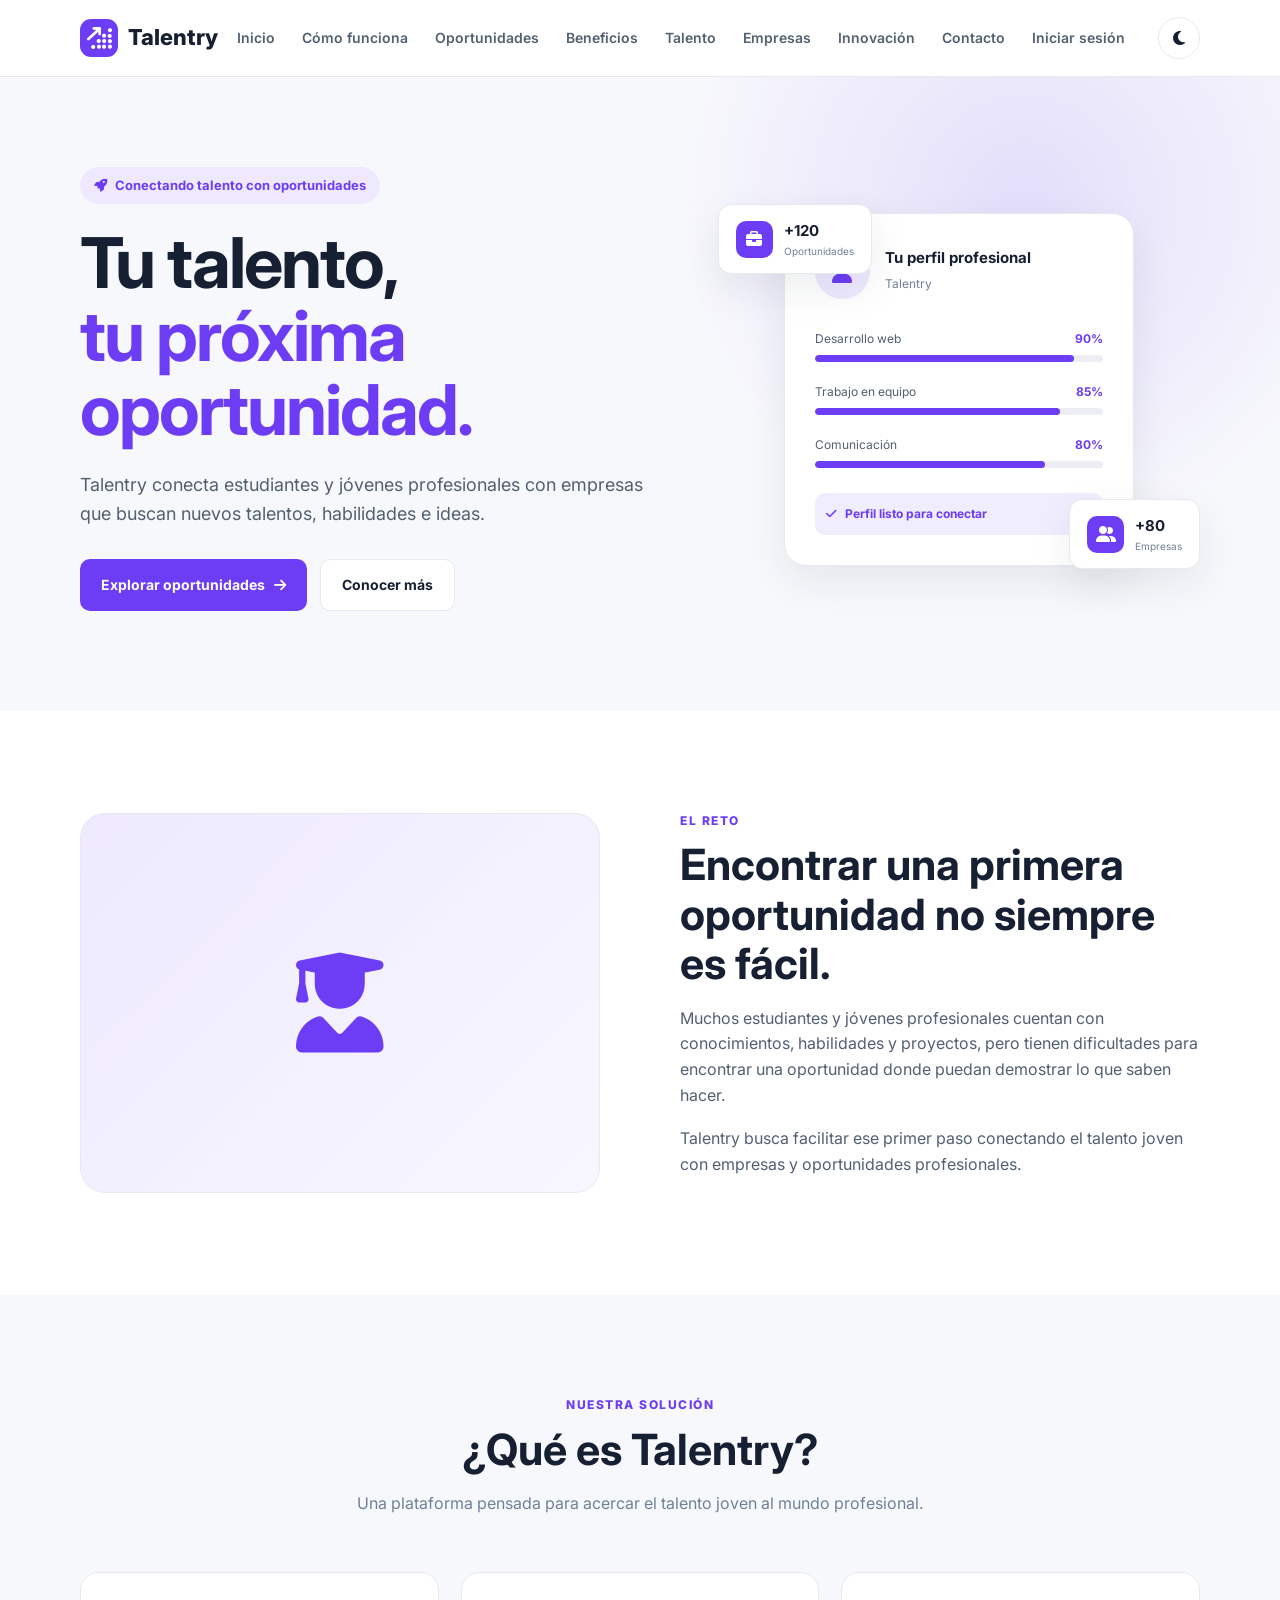
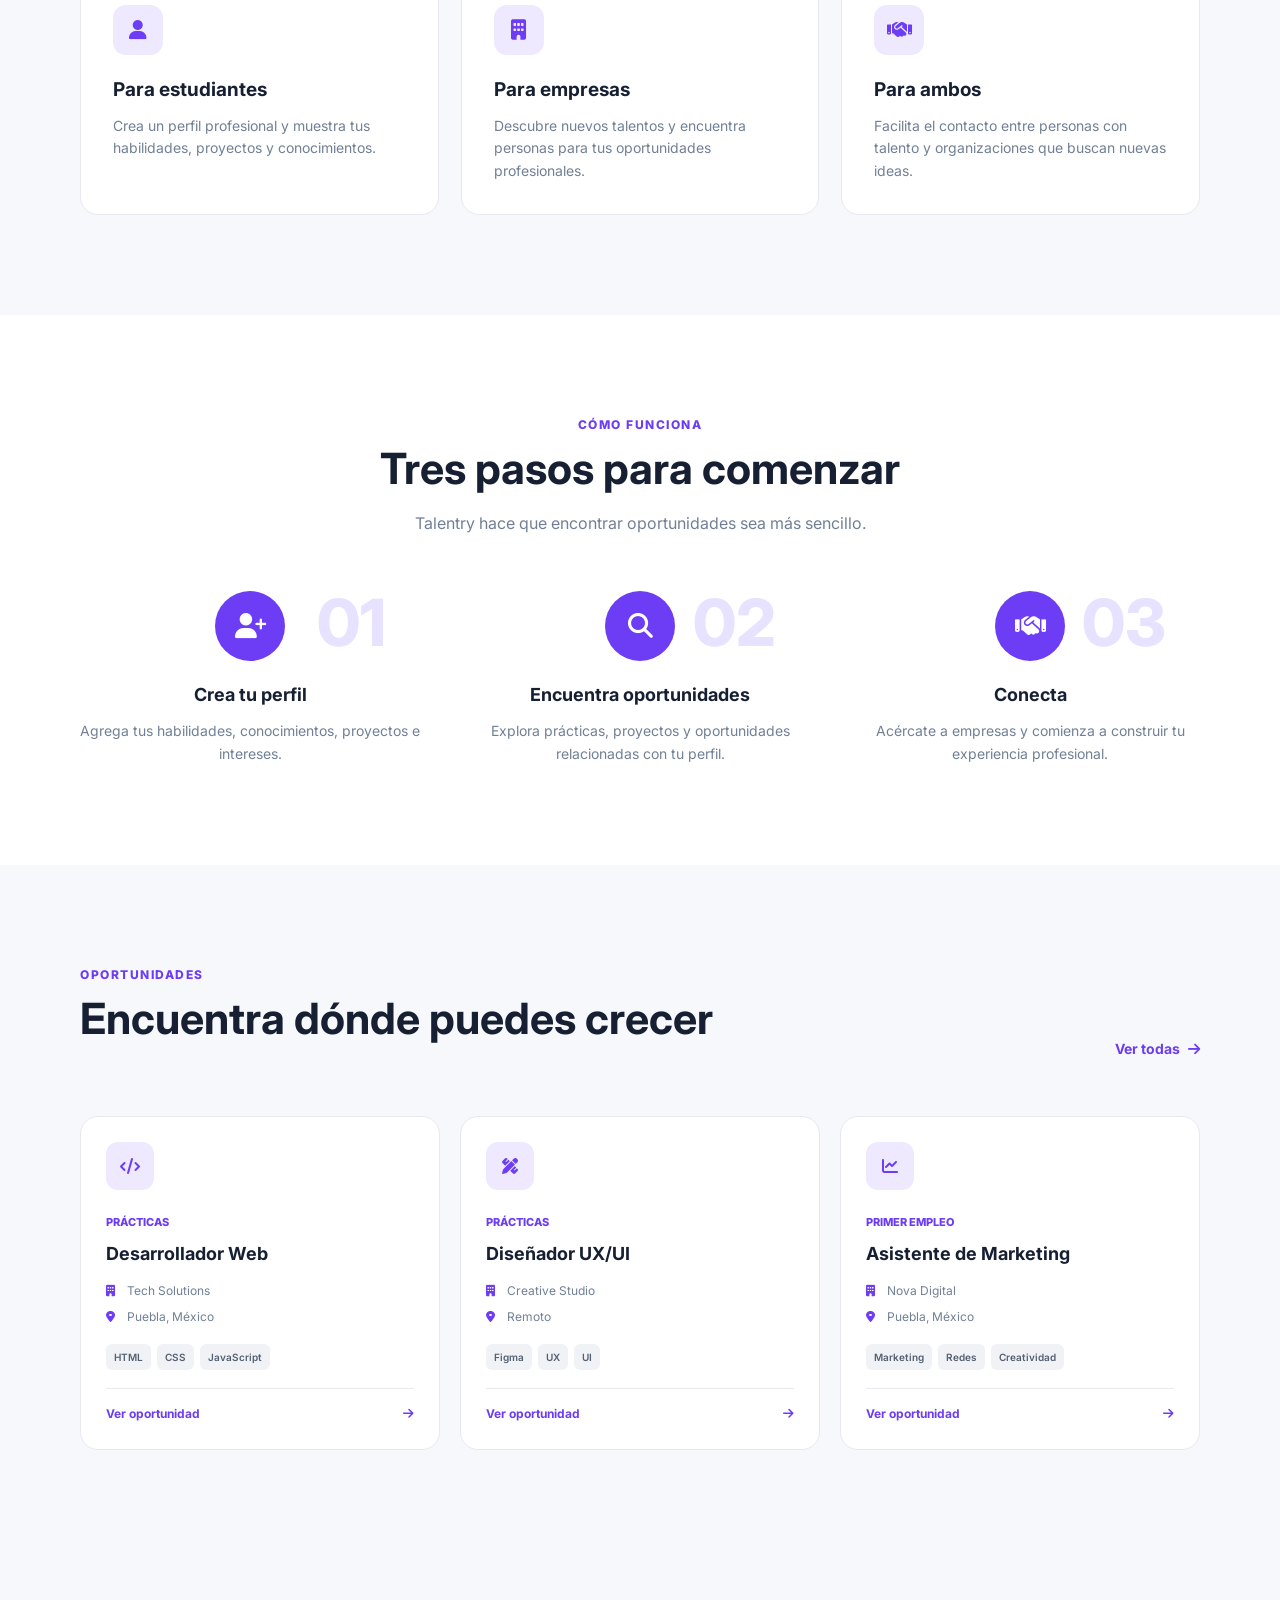
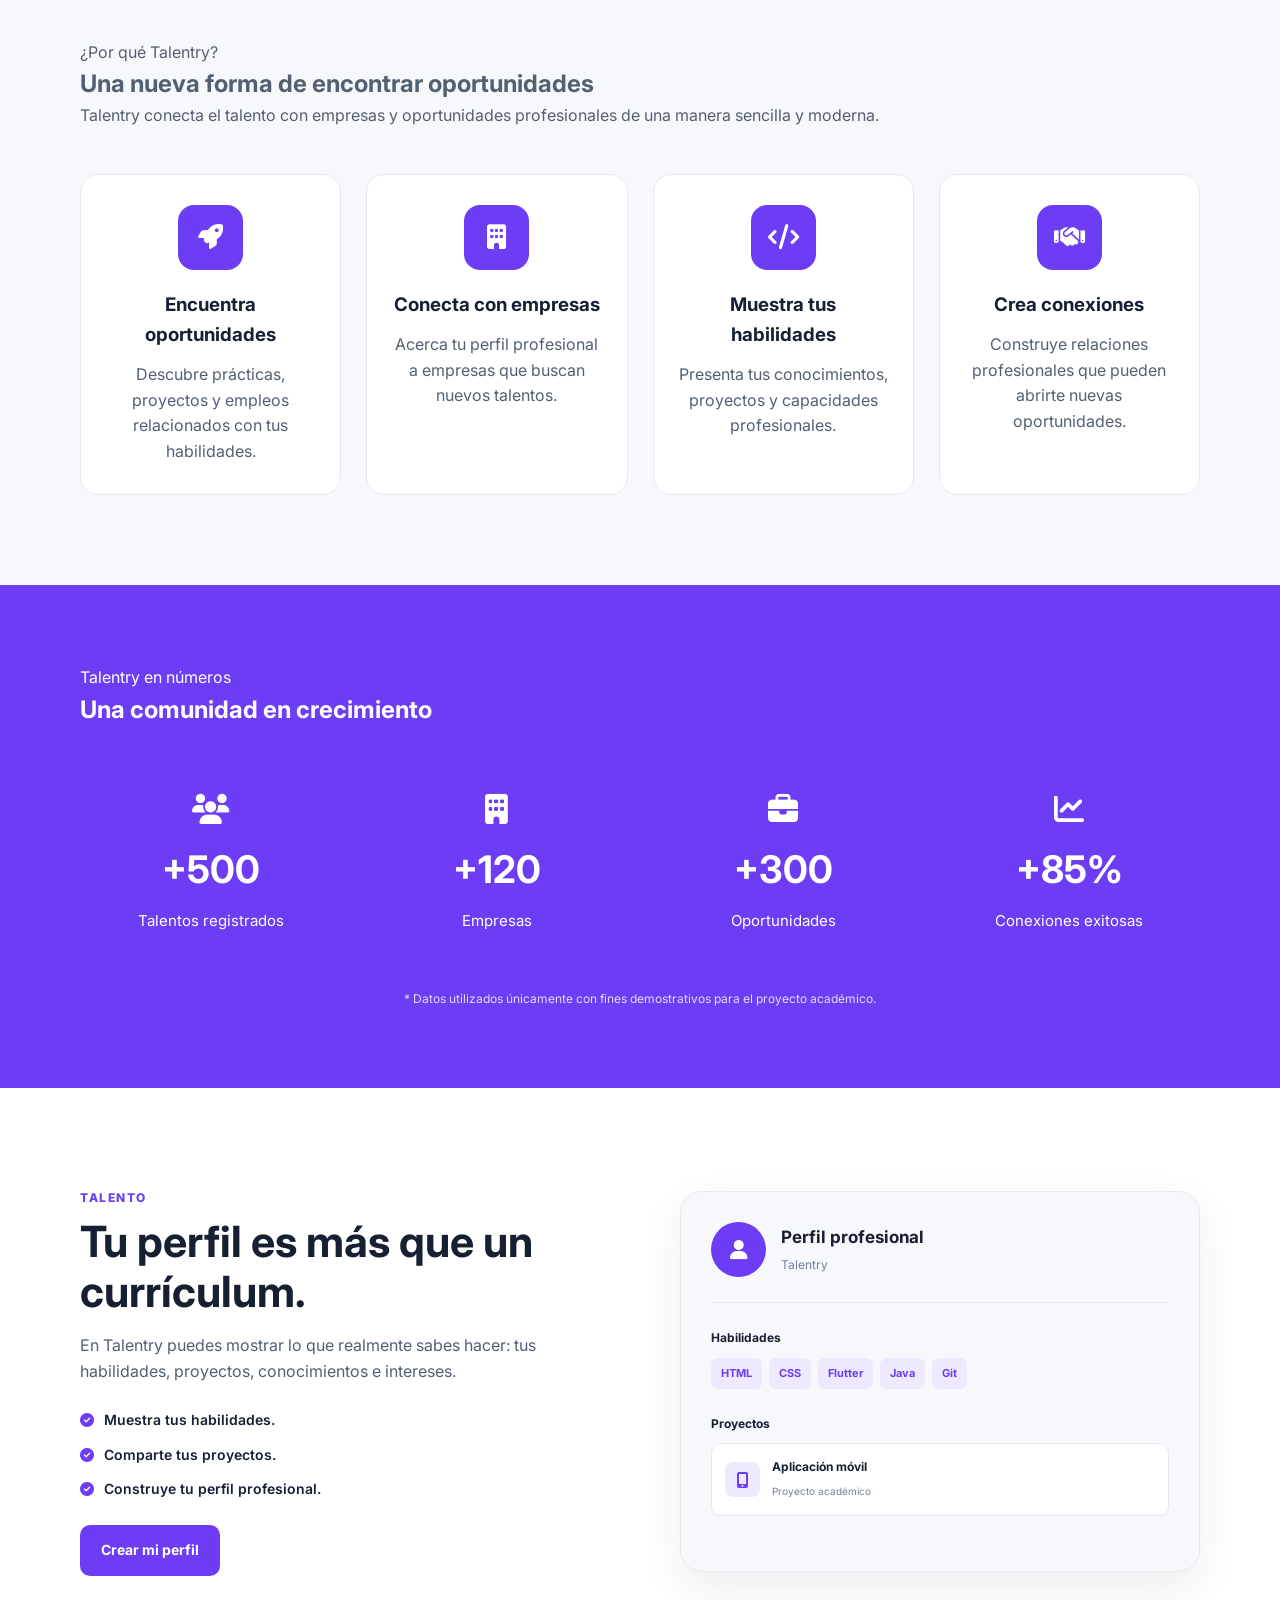
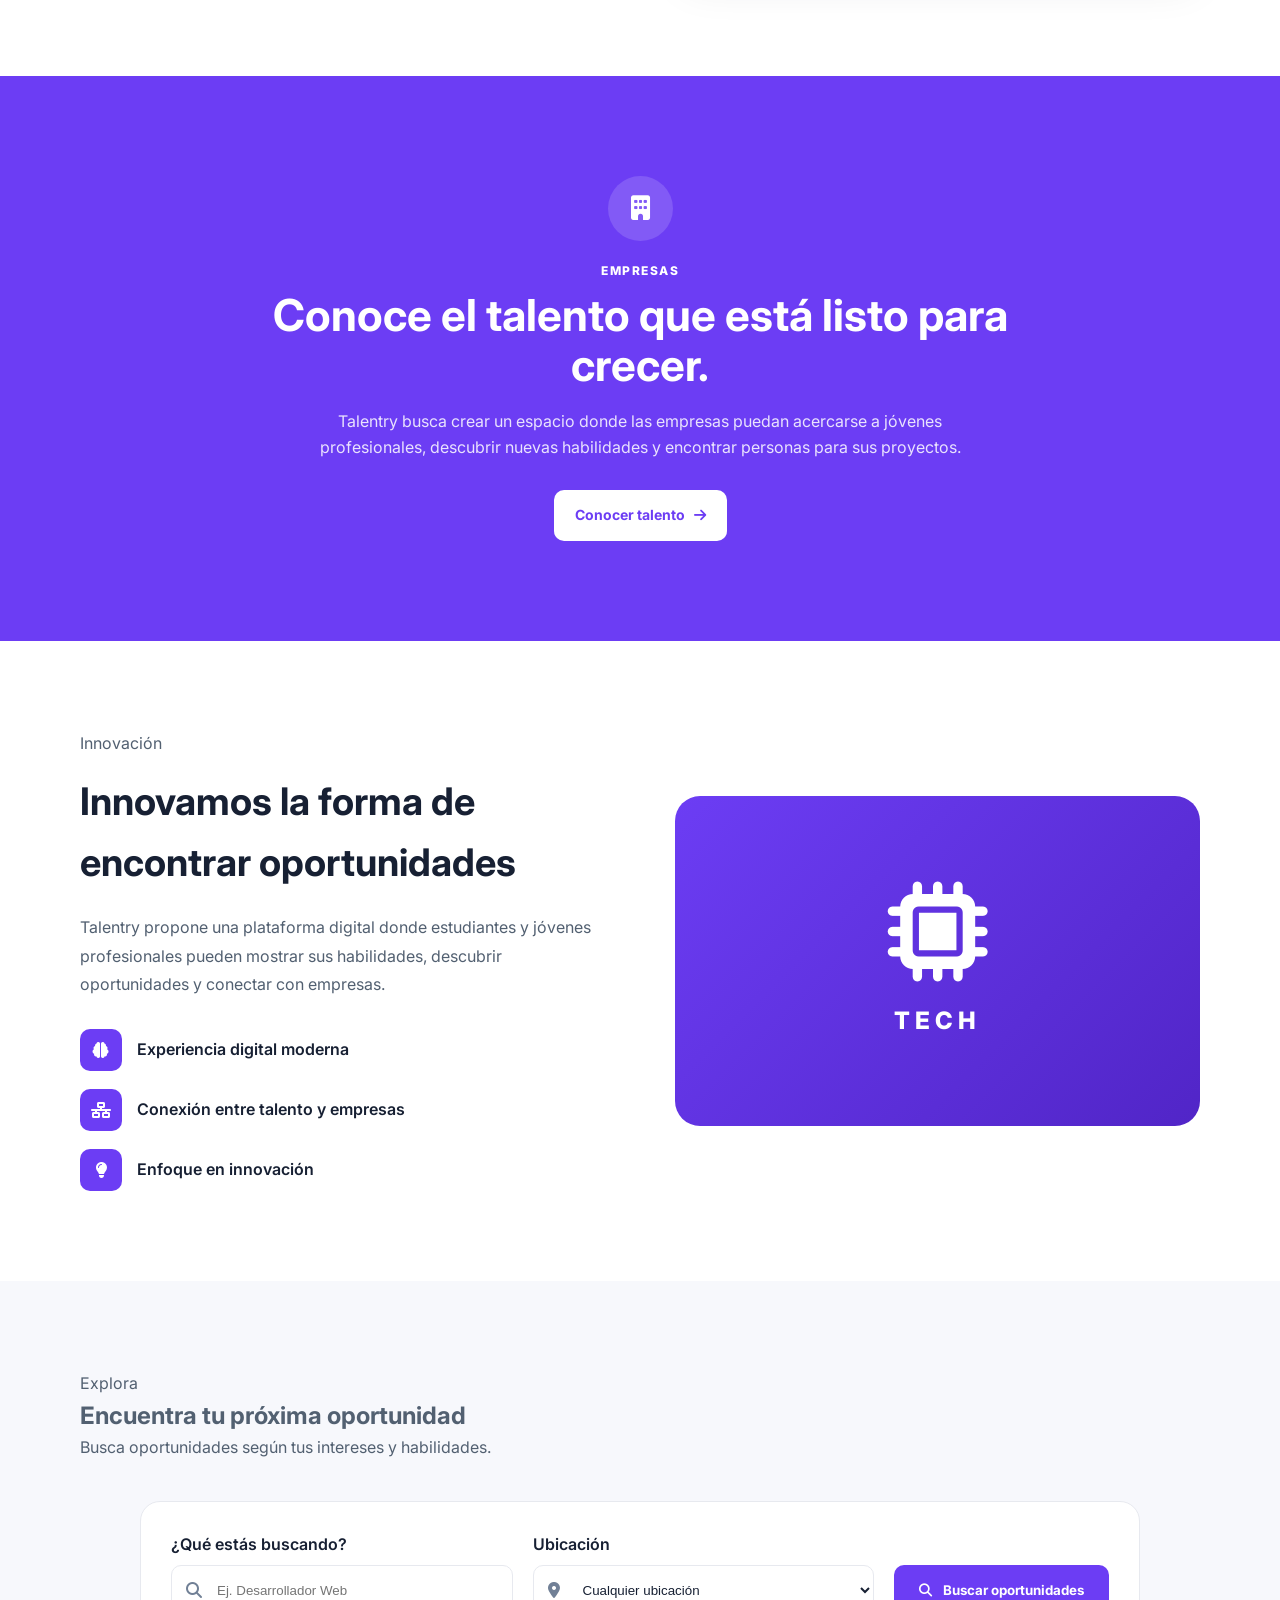
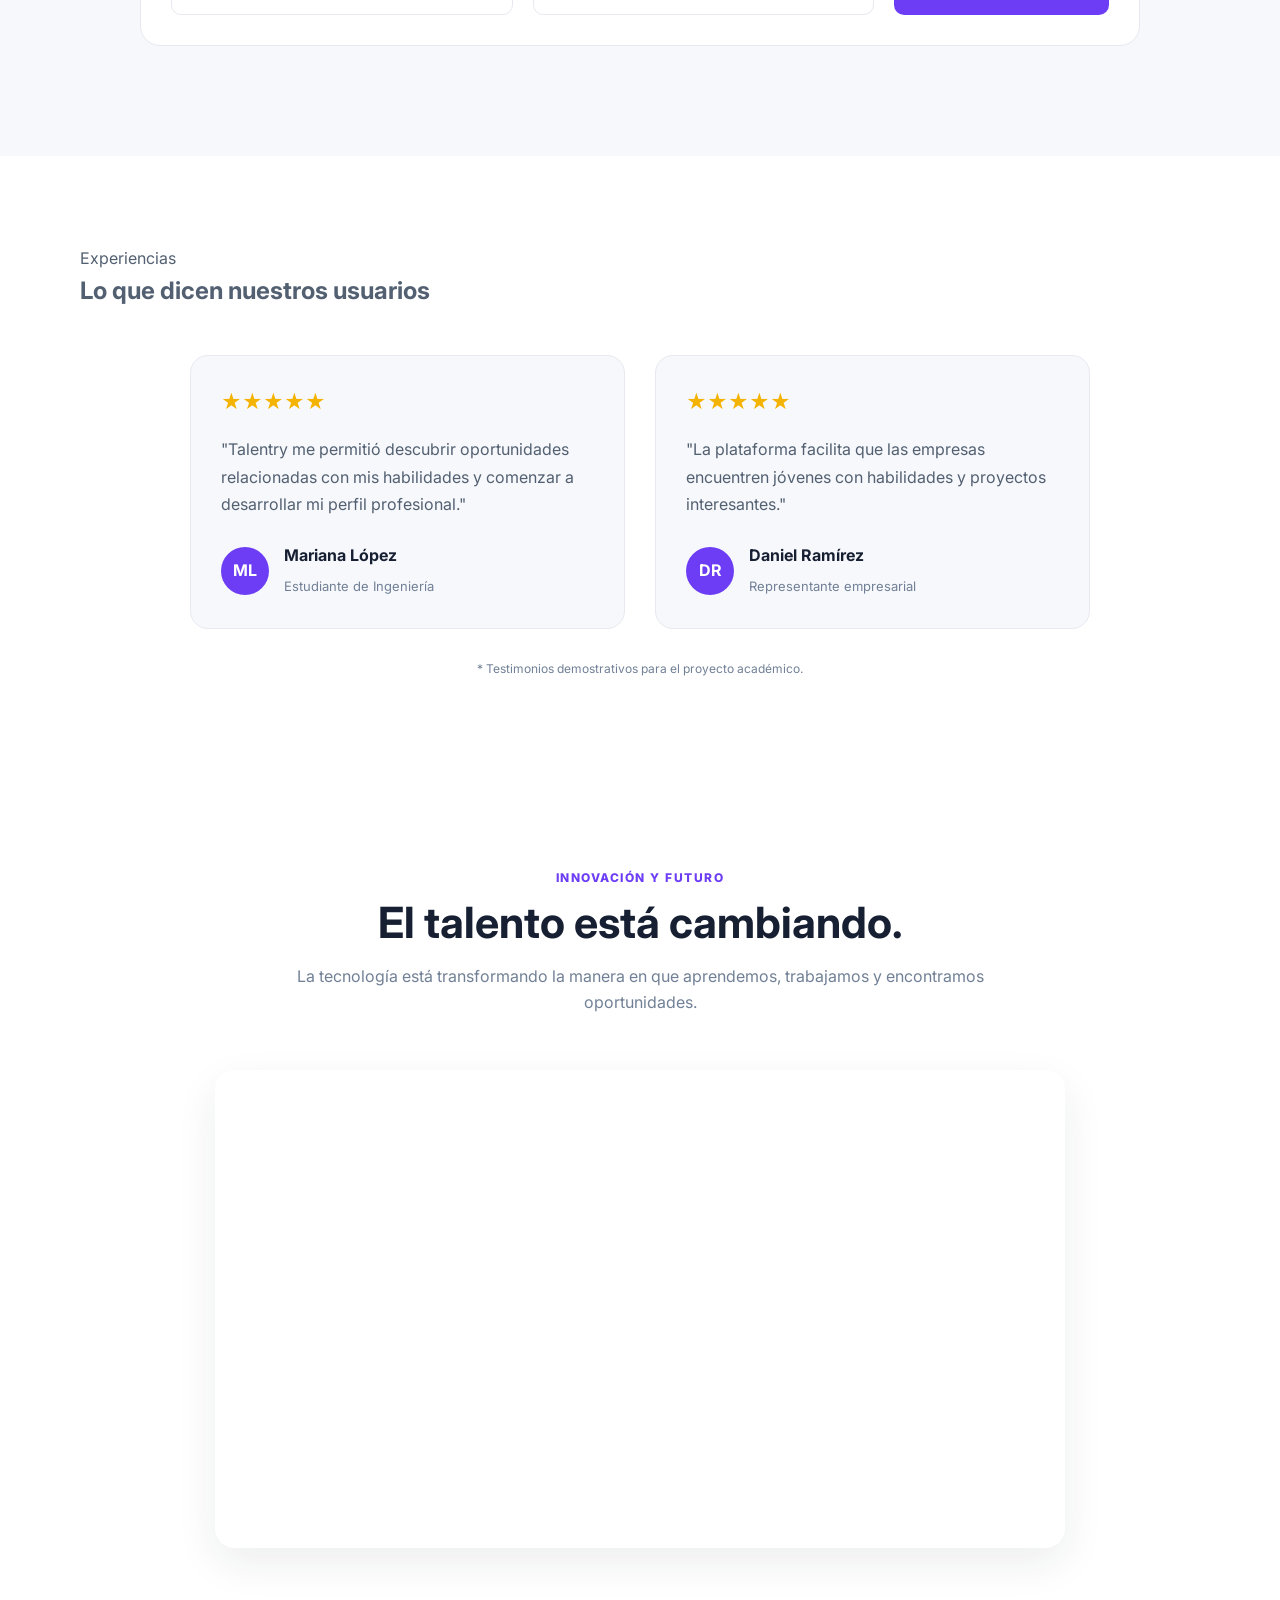
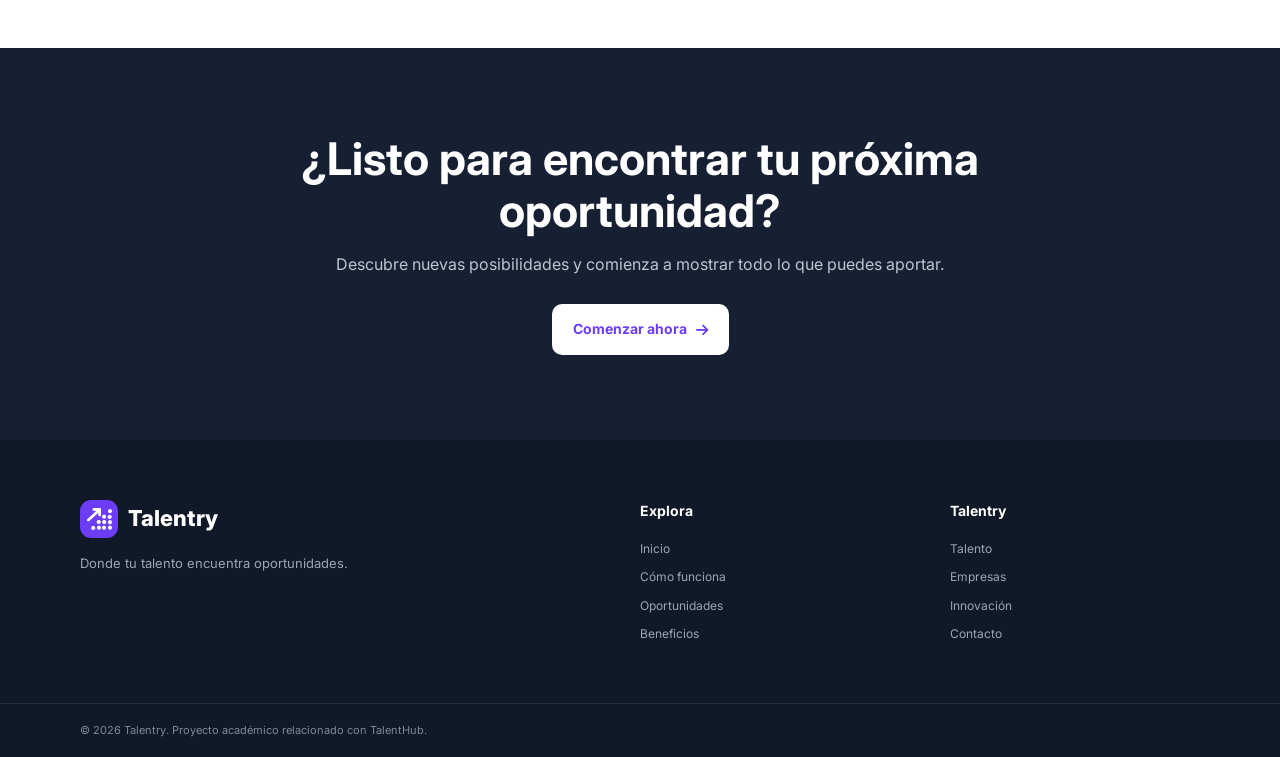
==== commit 80698676: "Add files via upload" ====
--- a/index.html
+++ b/index.html
@@ -1,975 +1,993 @@
-<!DOCTYPE html>
-<html lang="es">
-<head>
-    <meta charset="UTF-8">
-    <meta name="viewport" content="width=device-width, initial-scale=1.0">
-
-    <title>Talentry | Donde tu talento encuentra oportunidades</title>
-
-    <!-- Google Fonts -->
-    <link rel="preconnect" href="https://fonts.googleapis.com">
-    <link rel="preconnect" href="https://fonts.gstatic.com" crossorigin>
-    <link href="https://fonts.googleapis.com/css2?family=Inter:wght@400;500;600;700;800&display=swap" rel="stylesheet">
-
-    <!-- Font Awesome -->
-    <link rel="stylesheet"
-          href="https://cdnjs.cloudflare.com/ajax/libs/font-awesome/6.5.2/css/all.min.css">
-
-    <!-- CSS -->
-    <link rel="stylesheet" href="css/style.css">
-</head>
-
-<body>
-
-    <!-- ================= HEADER ================= -->
-    <header class="header">
-
-        <div class="container nav-container">
-
-            <a href="#inicio" class="logo">
-                <span class="logo-icon">
-                    <i class="fa-solid fa-arrow-up-right-dots"></i>
-                </span>
-                <span>Talentry</span>
-            </a>
-
-            <nav class="nav" id="nav">
-
-                <a href="#inicio">Inicio</a>
-                <a href="#como-funciona">Cómo funciona</a>
-                <a href="#oportunidades">Oportunidades</a>
-                <a href="#beneficios">Beneficios</a>
-                <a href="#talento">Talento</a>
-                <a href="#empresas">Empresas</a>
-                <a href="#innovacion">Innovación</a>
-                <a href="#contacto">Contacto</a>
-
-            </nav>
-
-            <!-- MODO OSCURO -->
-            <button class="theme-button"
-                    id="themeButton"
-                    aria-label="Cambiar modo oscuro">
-                <i class="fa-solid fa-moon"></i>
-            </button>
-
-            <!-- MENÚ MÓVIL -->
-            <button class="menu-button" id="menuButton">
-                <i class="fa-solid fa-bars"></i>
-            </button>
-
-        </div>
-
-    </header>
-
-
-    <main>
-
-        <!-- ================= HERO / HOME ================= -->
-        <section class="hero" id="inicio">
-
-            <div class="container hero-content">
-
-                <div class="hero-text">
-
-                    <span class="badge">
-                        <i class="fa-solid fa-rocket"></i>
-                        Conectando talento con oportunidades
-                    </span>
-
-                    <h1>
-                        Tu talento,
-                        <span>tu próxima oportunidad.</span>
-                    </h1>
-
-                    <p>
-                        Talentry conecta estudiantes y jóvenes profesionales
-                        con empresas que buscan nuevos talentos, habilidades
-                        e ideas.
-                    </p>
-
-                    <div class="hero-buttons">
-
-                        <a href="#oportunidades" class="btn btn-primary">
-                            Explorar oportunidades
-                            <i class="fa-solid fa-arrow-right"></i>
-                        </a>
-
-                        <a href="#como-funciona" class="btn btn-secondary">
-                            Conocer más
-                        </a>
-
-                    </div>
-
-                </div>
-
-
-                <div class="hero-card">
-
-                    <div class="floating-card card-one">
-
-                        <i class="fa-solid fa-briefcase"></i>
-
-                        <div>
-                            <strong>+120</strong>
-                            <small>Oportunidades</small>
-                        </div>
-
-                    </div>
-
-
-                    <div class="profile-card">
-
-                        <div class="profile-top">
-
-                            <div class="profile-image">
-                                <i class="fa-solid fa-user"></i>
-                            </div>
-
-                            <div>
-                                <strong>Tu perfil profesional</strong>
-                                <span>Talentry</span>
-                            </div>
-
-                        </div>
-
-
-                        <div class="skill">
-
-                            <div>
-                                <span>Desarrollo web</span>
-                                <strong>90%</strong>
-                            </div>
-
-                            <div class="progress">
-                                <span style="width: 90%;"></span>
-                            </div>
-
-                        </div>
-
-
-                        <div class="skill">
-
-                            <div>
-                                <span>Trabajo en equipo</span>
-                                <strong>85%</strong>
-                            </div>
-
-                            <div class="progress">
-                                <span style="width: 85%;"></span>
-                            </div>
-
-                        </div>
-
-
-                        <div class="skill">
-
-                            <div>
-                                <span>Comunicación</span>
-                                <strong>80%</strong>
-                            </div>
-
-                            <div class="progress">
-                                <span style="width: 80%;"></span>
-                            </div>
-
-                        </div>
-
-
-                        <div class="match">
-
-                            <i class="fa-solid fa-check"></i>
-                            Perfil listo para conectar
-
-                        </div>
-
-                    </div>
-
-
-                    <div class="floating-card card-two">
-
-                        <i class="fa-solid fa-user-group"></i>
-
-                        <div>
-                            <strong>+80</strong>
-                            <small>Empresas</small>
-                        </div>
-
-                    </div>
-
-                </div>
-
-            </div>
-
-        </section>
-
-
-        <!-- ================= PROBLEMA ================= -->
-        <section class="section problem">
-
-            <div class="container two-columns">
-
-                <div class="section-image">
-
-                    <div class="image-box problem-image">
-
-                        <i class="fa-solid fa-user-graduate"></i>
-
-                    </div>
-
-                </div>
-
-
-                <div class="section-text">
-
-                    <span class="section-label">
-                        EL RETO
-                    </span>
-
-                    <h2>
-                        Encontrar una primera oportunidad
-                        no siempre es fácil.
-                    </h2>
-
-                    <p>
-                        Muchos estudiantes y jóvenes profesionales cuentan
-                        con conocimientos, habilidades y proyectos, pero
-                        tienen dificultades para encontrar una oportunidad
-                        donde puedan demostrar lo que saben hacer.
-                    </p>
-
-                    <p>
-                        Talentry busca facilitar ese primer paso conectando
-                        el talento joven con empresas y oportunidades
-                        profesionales.
-                    </p>
-
-                </div>
-
-            </div>
-
-        </section>
-
-
-        <!-- ================= SOLUCIÓN ================= -->
-        <section class="section solution">
-
-            <div class="container">
-
-                <div class="section-heading">
-
-                    <span class="section-label">
-                        NUESTRA SOLUCIÓN
-                    </span>
-
-                    <h2>
-                        ¿Qué es Talentry?
-                    </h2>
-
-                    <p>
-                        Una plataforma pensada para acercar el talento joven
-                        al mundo profesional.
-                    </p>
-
-                </div>
-
-
-                <div class="solution-grid">
-
-                    <div class="info-card">
-
-                        <div class="icon">
-                            <i class="fa-solid fa-user"></i>
-                        </div>
-
-                        <h3>
-                            Para estudiantes
-                        </h3>
-
-                        <p>
-                            Crea un perfil profesional y muestra tus
-                            habilidades, proyectos y conocimientos.
-                        </p>
-
-                    </div>
-
-
-                    <div class="info-card">
-
-                        <div class="icon">
-                            <i class="fa-solid fa-building"></i>
-                        </div>
-
-                        <h3>
-                            Para empresas
-                        </h3>
-
-                        <p>
-                            Descubre nuevos talentos y encuentra personas
-                            para tus oportunidades profesionales.
-                        </p>
-
-                    </div>
-
-
-                    <div class="info-card">
-
-                        <div class="icon">
-                            <i class="fa-solid fa-handshake"></i>
-                        </div>
-
-                        <h3>
-                            Para ambos
-                        </h3>
-
-                        <p>
-                            Facilita el contacto entre personas con talento
-                            y organizaciones que buscan nuevas ideas.
-                        </p>
-
-                    </div>
-
-                </div>
-
-            </div>
-
-        </section>
-
-
-        <!-- ================= COMO FUNCIONA ================= -->
-        <section class="section how" id="como-funciona">
-
-            <div class="container">
-
-                <div class="section-heading">
-
-                    <span class="section-label">
-                        CÓMO FUNCIONA
-                    </span>
-
-                    <h2>
-                        Tres pasos para comenzar
-                    </h2>
-
-                    <p>
-                        Talentry hace que encontrar oportunidades sea más
-                        sencillo.
-                    </p>
-
-                </div>
-
-
-                <div class="steps">
-
-                    <div class="step">
-
-                        <div class="step-number">
-                            01
-                        </div>
-
-                        <div class="step-icon">
-                            <i class="fa-solid fa-user-plus"></i>
-                        </div>
-
-                        <h3>
-                            Crea tu perfil
-                        </h3>
-
-                        <p>
-                            Agrega tus habilidades, conocimientos,
-                            proyectos e intereses.
-                        </p>
-
-                    </div>
-
-
-                    <div class="step">
-
-                        <div class="step-number">
-                            02
-                        </div>
-
-                        <div class="step-icon">
-                            <i class="fa-solid fa-magnifying-glass"></i>
-                        </div>
-
-                        <h3>
-                            Encuentra oportunidades
-                        </h3>
-
-                        <p>
-                            Explora prácticas, proyectos y oportunidades
-                            relacionadas con tu perfil.
-                        </p>
-
-                    </div>
-
-
-                    <div class="step">
-
-                        <div class="step-number">
-                            03
-                        </div>
-
-                        <div class="step-icon">
-                            <i class="fa-solid fa-handshake"></i>
-                        </div>
-
-                        <h3>
-                            Conecta
-                        </h3>
-
-                        <p>
-                            Acércate a empresas y comienza a construir
-                            tu experiencia profesional.
-                        </p>
-
-                    </div>
-
-                </div>
-
-            </div>
-
-        </section>
-
-
-        <!-- ================= OPORTUNIDADES ================= -->
-        <section class="section opportunities" id="oportunidades">
-
-            <div class="container">
-
-                <div class="section-heading heading-row">
-
-                    <div>
-
-                        <span class="section-label">
-                            OPORTUNIDADES
-                        </span>
-
-                        <h2>
-                            Encuentra dónde puedes crecer
-                        </h2>
-
-                    </div>
-
-                    <a href="#buscar" class="text-link">
-
-                        Ver todas
-
-                        <i class="fa-solid fa-arrow-right"></i>
-
-                    </a>
-
-                </div>
-
-
-                <div class="jobs-grid">
-
-                    <!-- OPORTUNIDAD 1 -->
-                    <article class="job-card">
-
-                        <div class="job-icon">
-                            <i class="fa-solid fa-code"></i>
-                        </div>
-
-                        <span class="job-type">
-                            Prácticas
-                        </span>
-
-                        <h3>
-                            Desarrollador Web
-                        </h3>
-
-                        <p class="company">
-
-                            <i class="fa-solid fa-building"></i>
-
-                            Tech Solutions
-
-                        </p>
-
-                        <p class="location">
-
-                            <i class="fa-solid fa-location-dot"></i>
-
-                            Puebla, México
-
-                        </p>
-
-                        <div class="tags">
-
-                            <span>HTML</span>
-                            <span>CSS</span>
-                            <span>JavaScript</span>
-
-                        </div>
-
-                        <a href="#buscar" class="job-link">
-
-                            Ver oportunidad
-
-                            <i class="fa-solid fa-arrow-right"></i>
-
-                        </a>
-
-                    </article>
-
-
-                    <!-- OPORTUNIDAD 2 -->
-                    <article class="job-card">
-
-                        <div class="job-icon">
-                            <i class="fa-solid fa-pen-ruler"></i>
-                        </div>
-
-                        <span class="job-type">
-                            Prácticas
-                        </span>
-
-                        <h3>
-                            Diseñador UX/UI
-                        </h3>
-
-                        <p class="company">
-
-                            <i class="fa-solid fa-building"></i>
-
-                            Creative Studio
-
-                        </p>
-
-                        <p class="location">
-
-                            <i class="fa-solid fa-location-dot"></i>
-
-                            Remoto
-
-                        </p>
-
-                        <div class="tags">
-
-                            <span>Figma</span>
-                            <span>UX</span>
-                            <span>UI</span>
-
-                        </div>
-
-                        <a href="#buscar" class="job-link">
-
-                            Ver oportunidad
-
-                            <i class="fa-solid fa-arrow-right"></i>
-
-                        </a>
-
-                    </article>
-
-
-                    <!-- OPORTUNIDAD 3 -->
-                    <article class="job-card">
-
-                        <div class="job-icon">
-                            <i class="fa-solid fa-chart-line"></i>
-                        </div>
-
-                        <span class="job-type">
-                            Primer empleo
-                        </span>
-
-                        <h3>
-                            Asistente de Marketing
-                        </h3>
-
-                        <p class="company">
-
-                            <i class="fa-solid fa-building"></i>
-
-                            Nova Digital
-
-                        </p>
-
-                        <p class="location">
-
-                            <i class="fa-solid fa-location-dot"></i>
-
-                            Puebla, México
-
-                        </p>
-
-                        <div class="tags">
-
-                            <span>Marketing</span>
-                            <span>Redes</span>
-                            <span>Creatividad</span>
-
-                        </div>
-
-                        <a href="#buscar" class="job-link">
-
-                            Ver oportunidad
-
-                            <i class="fa-solid fa-arrow-right"></i>
-
-                        </a>
-
-                    </article>
-
-                </div>
-
-            </div>
-
-        </section>
-
-
-        <!-- ================================================= -->
-        <!-- SECCIONES NUEVAS -->
-        <!-- ================================================= -->
-
-        <!-- BENEFICIOS -->
-        <div id="beneficios-container"></div>
-
-
-        <!-- ESTADÍSTICAS -->
-        <div id="estadisticas-container"></div>
-
-
-        <!-- ================= TALENTO ================= -->
-        <section class="section talent" id="talento">
-
-            <div class="container two-columns">
-
-                <div class="section-text">
-
-                    <span class="section-label">
-                        TALENTO
-                    </span>
-
-                    <h2>
-                        Tu perfil es más que un currículum.
-                    </h2>
-
-                    <p>
-                        En Talentry puedes mostrar lo que realmente sabes
-                        hacer: tus habilidades, proyectos, conocimientos
-                        e intereses.
-                    </p>
-
-
-                    <ul class="check-list">
-
-                        <li>
-                            <i class="fa-solid fa-circle-check"></i>
-                            Muestra tus habilidades.
-                        </li>
-
-                        <li>
-                            <i class="fa-solid fa-circle-check"></i>
-                            Comparte tus proyectos.
-                        </li>
-
-                        <li>
-                            <i class="fa-solid fa-circle-check"></i>
-                            Construye tu perfil profesional.
-                        </li>
-
-                    </ul>
-
-
-                    <a href="#contacto" class="btn btn-primary">
-                        Crear mi perfil
-                    </a>
-
-                </div>
-
-
-                <div class="talent-card">
-
-                    <div class="talent-header">
-
-                        <div class="avatar">
-                            <i class="fa-solid fa-user"></i>
-                        </div>
-
-                        <div>
-
-                            <h3>
-                                Perfil profesional
-                            </h3>
-
-                            <span>
-                                Talentry
-                            </span>
-
-                        </div>
-
-                    </div>
-
-
-                    <div class="profile-info">
-
-                        <span>
-                            Habilidades
-                        </span>
-
-                        <div class="skill-tags">
-
-                            <span>HTML</span>
-                            <span>CSS</span>
-                            <span>Flutter</span>
-                            <span>Java</span>
-                            <span>Git</span>
-
-                        </div>
-
-                    </div>
-
-
-                    <div class="profile-info">
-
-                        <span>
-                            Proyectos
-                        </span>
-
-                        <div class="project-mini">
-
-                            <i class="fa-solid fa-mobile-screen-button"></i>
-
-                            <div>
-
-                                <strong>
-                                    Aplicación móvil
-                                </strong>
-
-                                <small>
-                                    Proyecto académico
-                                </small>
-
-                            </div>
-
-                        </div>
-
-                    </div>
-
-                </div>
-
-            </div>
-
-        </section>
-
-
-        <!-- ================= EMPRESAS ================= -->
-        <section class="section companies" id="empresas">
-
-            <div class="container company-content">
-
-                <div class="company-icon">
-
-                    <i class="fa-solid fa-building"></i>
-
-                </div>
-
-                <span class="section-label">
-                    EMPRESAS
-                </span>
-
-                <h2>
-                    Conoce el talento que está listo para crecer.
-                </h2>
-
-                <p>
-                    Talentry busca crear un espacio donde las empresas puedan
-                    acercarse a jóvenes profesionales, descubrir nuevas
-                    habilidades y encontrar personas para sus proyectos.
-                </p>
-
-                <a href="#buscar" class="btn btn-light">
-
-                    Conocer talento
-
-                    <i class="fa-solid fa-arrow-right"></i>
-
-                </a>
-
-            </div>
-
-        </section>
-
-
-        <!-- INNOVACIÓN -->
-        <div id="innovacion-container"></div>
-
-
-        <!-- BUSCADOR -->
-        <div id="buscador-container"></div>
-
-
-        <!-- TESTIMONIOS -->
-        <div id="testimonios-container"></div>
-
-
-        <!-- ================= VIDEO ================= -->
-        <section class="section video-section">
-
-            <div class="container">
-
-                <div class="section-heading">
-
-                    <span class="section-label">
-                        INNOVACIÓN Y FUTURO
-                    </span>
-
-                    <h2>
-                        El talento está cambiando.
-                    </h2>
-
-                    <p>
-                        La tecnología está transformando la manera en que
-                        aprendemos, trabajamos y encontramos oportunidades.
-                    </p>
-
-                </div>
-
-
-                <div class="video-container">
-
-                    <iframe
-                        src="https://www.youtube.com/embed/5Izihr4BCbo"
-                        title="Video sobre tecnología e innovación"
-                        allow="accelerometer; autoplay; clipboard-write; encrypted-media; gyroscope; picture-in-picture; web-share"
-                        allowfullscreen>
-                    </iframe>
-
-                </div>
-
-            </div>
-
-        </section>
-
-
-        <!-- ================= CTA ================= -->
-        <section class="cta" id="contacto">
-
-            <div class="container cta-content">
-
-                <h2>
-                    ¿Listo para encontrar tu próxima oportunidad?
-                </h2>
-
-                <p>
-                    Descubre nuevas posibilidades y comienza a mostrar
-                    todo lo que puedes aportar.
-                </p>
-
-                <a href="#inicio" class="btn btn-light">
-
-                    Comenzar ahora
-
-                    <i class="fa-solid fa-arrow-right"></i>
-
-                </a>
-
-            </div>
-
-        </section>
-
-    </main>
-
-
-    <!-- ================= FOOTER ================= -->
-    <footer class="footer">
-
-        <div class="container footer-content">
-
-            <div class="footer-brand">
-
-                <a href="#inicio" class="logo footer-logo">
-
-                    <span class="logo-icon">
-                        <i class="fa-solid fa-arrow-up-right-dots"></i>
-                    </span>
-
-                    <span>
-                        Talentry
-                    </span>
-
-                </a>
-
-                <p>
-                    Donde tu talento encuentra oportunidades.
-                </p>
-
-            </div>
-
-
-            <div class="footer-links">
-
-                <h4>
-                    Explora
-                </h4>
-
-                <a href="#inicio">
-                    Inicio
-                </a>
-
-                <a href="#como-funciona">
-                    Cómo funciona
-                </a>
-
-                <a href="#oportunidades">
-                    Oportunidades
-                </a>
-
-                <a href="#beneficios">
-                    Beneficios
-                </a>
-
-            </div>
-
-
-            <div class="footer-links">
-
-                <h4>
-                    Talentry
-                </h4>
-
-                <a href="#talento">
-                    Talento
-                </a>
-
-                <a href="#empresas">
-                    Empresas
-                </a>
-
-                <a href="#innovacion">
-                    Innovación
-                </a>
-
-                <a href="#contacto">
-                    Contacto
-                </a>
-
-            </div>
-
-        </div>
-
-
-        <div class="footer-bottom">
-
-            <div class="container">
-
-                <p>
-                    © 2026 Talentry. Proyecto académico relacionado con TalentHub.
-                </p>
-
-            </div>
-
-        </div>
-
-    </footer>
-
-
-    <!-- ================= JAVASCRIPT ================= -->
-    <script src="js/script.js"></script>
-
-</body>
-</html>+<!DOCTYPE html>
+<html lang="es">
+<head>
+    <meta charset="UTF-8">
+    <meta name="viewport" content="width=device-width, initial-scale=1.0">
+
+    <title>Talentry | Donde tu talento encuentra oportunidades</title>
+
+    <!-- Google Fonts -->
+    <link rel="preconnect" href="https://fonts.googleapis.com">
+    <link rel="preconnect" href="https://fonts.gstatic.com" crossorigin>
+    <link href="https://fonts.googleapis.com/css2?family=Inter:wght@400;500;600;700;800&display=swap" rel="stylesheet">
+
+    <!-- Font Awesome -->
+    <link rel="stylesheet"
+          href="https://cdnjs.cloudflare.com/ajax/libs/font-awesome/6.5.2/css/all.min.css">
+
+    <!-- CSS -->
+    <link rel="stylesheet" href="css/style.css">
+    <link rel="manifest" href="manifest.json">
+</head>
+
+<body>
+
+    <!-- ================= HEADER ================= -->
+    <header class="header">
+
+        <div class="container nav-container">
+
+            <a href="#inicio" class="logo">
+                <span class="logo-icon">
+                    <i class="fa-solid fa-arrow-up-right-dots"></i>
+                </span>
+                <span>Talentry</span>
+            </a>
+
+            <nav class="nav" id="nav">
+
+                <a href="#inicio">Inicio</a>
+                <a href="#como-funciona">Cómo funciona</a>
+                <a href="#oportunidades">Oportunidades</a>
+                <a href="#beneficios">Beneficios</a>
+                <a href="#talento">Talento</a>
+                <a href="#empresas">Empresas</a>
+                <a href="#innovacion">Innovación</a>
+                <a href="#contacto">Contacto</a>
+                <a href="app.html">Iniciar sesión</a>
+
+            </nav>
+
+            <!-- MODO OSCURO -->
+            <button class="theme-button"
+                    id="themeButton"
+                    aria-label="Cambiar modo oscuro">
+                <i class="fa-solid fa-moon"></i>
+            </button>
+
+            <!-- MENÚ MÓVIL -->
+            <button class="menu-button" id="menuButton">
+                <i class="fa-solid fa-bars"></i>
+            </button>
+
+        </div>
+
+    </header>
+
+
+    <main>
+
+        <!-- ================= HERO / HOME ================= -->
+        <section class="hero" id="inicio">
+
+            <div class="container hero-content">
+
+                <div class="hero-text">
+
+                    <span class="badge">
+                        <i class="fa-solid fa-rocket"></i>
+                        Conectando talento con oportunidades
+                    </span>
+
+                    <h1>
+                        Tu talento,
+                        <span>tu próxima oportunidad.</span>
+                    </h1>
+
+                    <p>
+                        Talentry conecta estudiantes y jóvenes profesionales
+                        con empresas que buscan nuevos talentos, habilidades
+                        e ideas.
+                    </p>
+
+                    <div class="hero-buttons">
+
+                        <a href="#oportunidades" class="btn btn-primary">
+                            Explorar oportunidades
+                            <i class="fa-solid fa-arrow-right"></i>
+                        </a>
+
+                        <a href="#como-funciona" class="btn btn-secondary">
+                            Conocer más
+                        </a>
+
+                    </div>
+
+                </div>
+
+
+                <div class="hero-card">
+
+                    <div class="floating-card card-one">
+
+                        <i class="fa-solid fa-briefcase"></i>
+
+                        <div>
+                            <strong>+120</strong>
+                            <small>Oportunidades</small>
+                        </div>
+
+                    </div>
+
+
+                    <div class="profile-card">
+
+                        <div class="profile-top">
+
+                            <div class="profile-image">
+                                <i class="fa-solid fa-user"></i>
+                            </div>
+
+                            <div>
+                                <strong>Tu perfil profesional</strong>
+                                <span>Talentry</span>
+                            </div>
+
+                        </div>
+
+
+                        <div class="skill">
+
+                            <div>
+                                <span>Desarrollo web</span>
+                                <strong>90%</strong>
+                            </div>
+
+                            <div class="progress">
+                                <span style="width: 90%;"></span>
+                            </div>
+
+                        </div>
+
+
+                        <div class="skill">
+
+                            <div>
+                                <span>Trabajo en equipo</span>
+                                <strong>85%</strong>
+                            </div>
+
+                            <div class="progress">
+                                <span style="width: 85%;"></span>
+                            </div>
+
+                        </div>
+
+
+                        <div class="skill">
+
+                            <div>
+                                <span>Comunicación</span>
+                                <strong>80%</strong>
+                            </div>
+
+                            <div class="progress">
+                                <span style="width: 80%;"></span>
+                            </div>
+
+                        </div>
+
+
+                        <div class="match">
+
+                            <i class="fa-solid fa-check"></i>
+                            Perfil listo para conectar
+
+                        </div>
+
+                    </div>
+
+
+                    <div class="floating-card card-two">
+
+                        <i class="fa-solid fa-user-group"></i>
+
+                        <div>
+                            <strong>+80</strong>
+                            <small>Empresas</small>
+                        </div>
+
+                    </div>
+
+                </div>
+
+            </div>
+
+        </section>
+
+
+        <!-- ================= PROBLEMA ================= -->
+        <section class="section problem">
+
+            <div class="container two-columns">
+
+                <div class="section-image">
+
+                    <div class="image-box problem-image">
+
+                        <i class="fa-solid fa-user-graduate"></i>
+
+                    </div>
+
+                </div>
+
+
+                <div class="section-text">
+
+                    <span class="section-label">
+                        EL RETO
+                    </span>
+
+                    <h2>
+                        Encontrar una primera oportunidad
+                        no siempre es fácil.
+                    </h2>
+
+                    <p>
+                        Muchos estudiantes y jóvenes profesionales cuentan
+                        con conocimientos, habilidades y proyectos, pero
+                        tienen dificultades para encontrar una oportunidad
+                        donde puedan demostrar lo que saben hacer.
+                    </p>
+
+                    <p>
+                        Talentry busca facilitar ese primer paso conectando
+                        el talento joven con empresas y oportunidades
+                        profesionales.
+                    </p>
+
+                </div>
+
+            </div>
+
+        </section>
+
+
+        <!-- ================= SOLUCIÓN ================= -->
+        <section class="section solution">
+
+            <div class="container">
+
+                <div class="section-heading">
+
+                    <span class="section-label">
+                        NUESTRA SOLUCIÓN
+                    </span>
+
+                    <h2>
+                        ¿Qué es Talentry?
+                    </h2>
+
+                    <p>
+                        Una plataforma pensada para acercar el talento joven
+                        al mundo profesional.
+                    </p>
+
+                </div>
+
+
+                <div class="solution-grid">
+
+                    <div class="info-card">
+
+                        <div class="icon">
+                            <i class="fa-solid fa-user"></i>
+                        </div>
+
+                        <h3>
+                            Para estudiantes
+                        </h3>
+
+                        <p>
+                            Crea un perfil profesional y muestra tus
+                            habilidades, proyectos y conocimientos.
+                        </p>
+
+                    </div>
+
+
+                    <div class="info-card">
+
+                        <div class="icon">
+                            <i class="fa-solid fa-building"></i>
+                        </div>
+
+                        <h3>
+                            Para empresas
+                        </h3>
+
+                        <p>
+                            Descubre nuevos talentos y encuentra personas
+                            para tus oportunidades profesionales.
+                        </p>
+
+                    </div>
+
+
+                    <div class="info-card">
+
+                        <div class="icon">
+                            <i class="fa-solid fa-handshake"></i>
+                        </div>
+
+                        <h3>
+                            Para ambos
+                        </h3>
+
+                        <p>
+                            Facilita el contacto entre personas con talento
+                            y organizaciones que buscan nuevas ideas.
+                        </p>
+
+                    </div>
+
+                </div>
+
+            </div>
+
+        </section>
+
+
+        <!-- ================= COMO FUNCIONA ================= -->
+        <section class="section how" id="como-funciona">
+
+            <div class="container">
+
+                <div class="section-heading">
+
+                    <span class="section-label">
+                        CÓMO FUNCIONA
+                    </span>
+
+                    <h2>
+                        Tres pasos para comenzar
+                    </h2>
+
+                    <p>
+                        Talentry hace que encontrar oportunidades sea más
+                        sencillo.
+                    </p>
+
+                </div>
+
+
+                <div class="steps">
+
+                    <div class="step">
+
+                        <div class="step-number">
+                            01
+                        </div>
+
+                        <div class="step-icon">
+                            <i class="fa-solid fa-user-plus"></i>
+                        </div>
+
+                        <h3>
+                            Crea tu perfil
+                        </h3>
+
+                        <p>
+                            Agrega tus habilidades, conocimientos,
+                            proyectos e intereses.
+                        </p>
+
+                    </div>
+
+
+                    <div class="step">
+
+                        <div class="step-number">
+                            02
+                        </div>
+
+                        <div class="step-icon">
+                            <i class="fa-solid fa-magnifying-glass"></i>
+                        </div>
+
+                        <h3>
+                            Encuentra oportunidades
+                        </h3>
+
+                        <p>
+                            Explora prácticas, proyectos y oportunidades
+                            relacionadas con tu perfil.
+                        </p>
+
+                    </div>
+
+
+                    <div class="step">
+
+                        <div class="step-number">
+                            03
+                        </div>
+
+                        <div class="step-icon">
+                            <i class="fa-solid fa-handshake"></i>
+                        </div>
+
+                        <h3>
+                            Conecta
+                        </h3>
+
+                        <p>
+                            Acércate a empresas y comienza a construir
+                            tu experiencia profesional.
+                        </p>
+
+                    </div>
+
+                </div>
+
+            </div>
+
+        </section>
+
+
+        <!-- ================= OPORTUNIDADES ================= -->
+        <section class="section opportunities" id="oportunidades">
+
+            <div class="container">
+
+                <div class="section-heading heading-row">
+
+                    <div>
+
+                        <span class="section-label">
+                            OPORTUNIDADES
+                        </span>
+
+                        <h2>
+                            Encuentra dónde puedes crecer
+                        </h2>
+
+                    </div>
+
+                    <a href="#buscar" class="text-link">
+
+                        Ver todas
+
+                        <i class="fa-solid fa-arrow-right"></i>
+
+                    </a>
+
+                </div>
+
+
+                <div class="jobs-grid">
+
+                    <!-- OPORTUNIDAD 1 -->
+                    <article class="job-card">
+
+                        <div class="job-icon">
+                            <i class="fa-solid fa-code"></i>
+                        </div>
+
+                        <span class="job-type">
+                            Prácticas
+                        </span>
+
+                        <h3>
+                            Desarrollador Web
+                        </h3>
+
+                        <p class="company">
+
+                            <i class="fa-solid fa-building"></i>
+
+                            Tech Solutions
+
+                        </p>
+
+                        <p class="location">
+
+                            <i class="fa-solid fa-location-dot"></i>
+
+                            Puebla, México
+
+                        </p>
+
+                        <div class="tags">
+
+                            <span>HTML</span>
+                            <span>CSS</span>
+                            <span>JavaScript</span>
+
+                        </div>
+
+                        <a href="#buscar" class="job-link">
+
+                            Ver oportunidad
+
+                            <i class="fa-solid fa-arrow-right"></i>
+
+                        </a>
+
+                    </article>
+
+
+                    <!-- OPORTUNIDAD 2 -->
+                    <article class="job-card">
+
+                        <div class="job-icon">
+                            <i class="fa-solid fa-pen-ruler"></i>
+                        </div>
+
+                        <span class="job-type">
+                            Prácticas
+                        </span>
+
+                        <h3>
+                            Diseñador UX/UI
+                        </h3>
+
+                        <p class="company">
+
+                            <i class="fa-solid fa-building"></i>
+
+                            Creative Studio
+
+                        </p>
+
+                        <p class="location">
+
+                            <i class="fa-solid fa-location-dot"></i>
+
+                            Remoto
+
+                        </p>
+
+                        <div class="tags">
+
+                            <span>Figma</span>
+                            <span>UX</span>
+                            <span>UI</span>
+
+                        </div>
+
+                        <a href="#buscar" class="job-link">
+
+                            Ver oportunidad
+
+                            <i class="fa-solid fa-arrow-right"></i>
+
+                        </a>
+
+                    </article>
+
+
+                    <!-- OPORTUNIDAD 3 -->
+                    <article class="job-card">
+
+                        <div class="job-icon">
+                            <i class="fa-solid fa-chart-line"></i>
+                        </div>
+
+                        <span class="job-type">
+                            Primer empleo
+                        </span>
+
+                        <h3>
+                            Asistente de Marketing
+                        </h3>
+
+                        <p class="company">
+
+                            <i class="fa-solid fa-building"></i>
+
+                            Nova Digital
+
+                        </p>
+
+                        <p class="location">
+
+                            <i class="fa-solid fa-location-dot"></i>
+
+                            Puebla, México
+
+                        </p>
+
+                        <div class="tags">
+
+                            <span>Marketing</span>
+                            <span>Redes</span>
+                            <span>Creatividad</span>
+
+                        </div>
+
+                        <a href="#buscar" class="job-link">
+
+                            Ver oportunidad
+
+                            <i class="fa-solid fa-arrow-right"></i>
+
+                        </a>
+
+                    </article>
+
+                </div>
+
+            </div>
+
+        </section>
+
+
+        <!-- ================================================= -->
+        <!-- SECCIONES NUEVAS -->
+        <!-- ================================================= -->
+
+        <!-- BENEFICIOS -->
+        <div id="beneficios-container"></div>
+
+
+        <!-- ESTADÍSTICAS -->
+        <div id="estadisticas-container"></div>
+
+
+        <!-- ================= TALENTO ================= -->
+        <section class="section talent" id="talento">
+
+            <div class="container two-columns">
+
+                <div class="section-text">
+
+                    <span class="section-label">
+                        TALENTO
+                    </span>
+
+                    <h2>
+                        Tu perfil es más que un currículum.
+                    </h2>
+
+                    <p>
+                        En Talentry puedes mostrar lo que realmente sabes
+                        hacer: tus habilidades, proyectos, conocimientos
+                        e intereses.
+                    </p>
+
+
+                    <ul class="check-list">
+
+                        <li>
+                            <i class="fa-solid fa-circle-check"></i>
+                            Muestra tus habilidades.
+                        </li>
+
+                        <li>
+                            <i class="fa-solid fa-circle-check"></i>
+                            Comparte tus proyectos.
+                        </li>
+
+                        <li>
+                            <i class="fa-solid fa-circle-check"></i>
+                            Construye tu perfil profesional.
+                        </li>
+
+                    </ul>
+
+
+                    <a href="app.html" class="btn btn-primary">
+                        Crear mi perfil
+                    </a>
+
+                </div>
+
+
+                <div class="talent-card">
+
+                    <div class="talent-header">
+
+                        <div class="avatar">
+                            <i class="fa-solid fa-user"></i>
+                        </div>
+
+                        <div>
+
+                            <h3>
+                                Perfil profesional
+                            </h3>
+
+                            <span>
+                                Talentry
+                            </span>
+
+                        </div>
+
+                    </div>
+
+
+                    <div class="profile-info">
+
+                        <span>
+                            Habilidades
+                        </span>
+
+                        <div class="skill-tags">
+
+                            <span>HTML</span>
+                            <span>CSS</span>
+                            <span>Flutter</span>
+                            <span>Java</span>
+                            <span>Git</span>
+
+                        </div>
+
+                    </div>
+
+
+                    <div class="profile-info">
+
+                        <span>
+                            Proyectos
+                        </span>
+
+                        <div class="project-mini">
+
+                            <i class="fa-solid fa-mobile-screen-button"></i>
+
+                            <div>
+
+                                <strong>
+                                    Aplicación móvil
+                                </strong>
+
+                                <small>
+                                    Proyecto académico
+                                </small>
+
+                            </div>
+
+                        </div>
+
+                    </div>
+
+                </div>
+
+            </div>
+
+        </section>
+
+
+        <!-- ================= EMPRESAS ================= -->
+        <section class="section companies" id="empresas">
+
+            <div class="container company-content">
+
+                <div class="company-icon">
+
+                    <i class="fa-solid fa-building"></i>
+
+                </div>
+
+                <span class="section-label">
+                    EMPRESAS
+                </span>
+
+                <h2>
+                    Conoce el talento que está listo para crecer.
+                </h2>
+
+                <p>
+                    Talentry busca crear un espacio donde las empresas puedan
+                    acercarse a jóvenes profesionales, descubrir nuevas
+                    habilidades y encontrar personas para sus proyectos.
+                </p>
+
+                <a href="#buscar" class="btn btn-light">
+
+                    Conocer talento
+
+                    <i class="fa-solid fa-arrow-right"></i>
+
+                </a>
+
+            </div>
+
+        </section>
+
+
+        <!-- INNOVACIÓN -->
+        <div id="innovacion-container"></div>
+
+
+        <!-- BUSCADOR -->
+        <div id="buscador-container"></div>
+
+
+        <!-- TESTIMONIOS -->
+        <div id="testimonios-container"></div>
+
+
+        <!-- ================= VIDEO ================= -->
+        <section class="section video-section">
+
+            <div class="container">
+
+                <div class="section-heading">
+
+                    <span class="section-label">
+                        INNOVACIÓN Y FUTURO
+                    </span>
+
+                    <h2>
+                        El talento está cambiando.
+                    </h2>
+
+                    <p>
+                        La tecnología está transformando la manera en que
+                        aprendemos, trabajamos y encontramos oportunidades.
+                    </p>
+
+                </div>
+
+
+                <div class="video-container">
+
+                    <iframe
+                        src="https://www.youtube.com/embed/5Izihr4BCbo"
+                        title="Video sobre tecnología e innovación"
+                        allow="accelerometer; autoplay; clipboard-write; encrypted-media; gyroscope; picture-in-picture; web-share"
+                        allowfullscreen>
+                    </iframe>
+
+                </div>
+
+            </div>
+
+        </section>
+
+
+        <!-- ================= CTA ================= -->
+        <section class="cta" id="contacto">
+
+            <div class="container cta-content">
+
+                <h2>
+                    ¿Listo para encontrar tu próxima oportunidad?
+                </h2>
+
+                <p>
+                    Descubre nuevas posibilidades y comienza a mostrar
+                    todo lo que puedes aportar.
+                </p>
+
+                <a href="app.html" class="btn btn-light">
+
+                    Comenzar ahora
+
+                    <i class="fa-solid fa-arrow-right"></i>
+
+                </a>
+
+            </div>
+
+        </section>
+
+    </main>
+
+
+      <!-- ================= FOOTER ================= -->
+    <footer class="footer">
+
+        <div class="container footer-content">
+
+            <div class="footer-brand">
+
+                <a href="#inicio" class="logo footer-logo">
+
+                    <span class="logo-icon">
+                        <i class="fa-solid fa-arrow-up-right-dots"></i>
+                    </span>
+
+                    <span>
+                        Talentry
+                    </span>
+
+                </a>
+
+                <p>
+                    Donde tu talento encuentra oportunidades.
+                </p>
+
+            </div>
+
+
+            <div class="footer-links">
+
+                <h4>
+                    Explora
+                </h4>
+
+                <a href="#inicio">
+                    Inicio
+                </a>
+
+                <a href="#como-funciona">
+                    Cómo funciona
+                </a>
+
+                <a href="#oportunidades">
+                    Oportunidades
+                </a>
+
+                <a href="#beneficios">
+                    Beneficios
+                </a>
+
+            </div>
+
+
+            <div class="footer-links">
+
+                <h4>
+                    Talentry
+                </h4>
+
+                <a href="#talento">
+                    Talento
+                </a>
+
+                <a href="#empresas">
+                    Empresas
+                </a>
+
+                <a href="#innovacion">
+                    Innovación
+                </a>
+
+                <a href="#contacto">
+                    Contacto
+                </a>
+
+            </div>
+
+        </div>
+
+
+        <div class="footer-bottom">
+
+            <div class="container">
+
+                <p>
+                    © 2026 Talentry. Proyecto académico relacionado con TalentHub.
+                </p>
+
+            </div>
+
+        </div>
+
+    </footer>
+
+
+    <!-- ================= JAVASCRIPT ================= -->
+    <script src="js/script.js"></script>
+
+    <!-- Service Worker -->
+    <script>
+        if ("serviceWorker" in navigator) {
+            window.addEventListener("load", () => {
+                navigator.serviceWorker.register("./service-worker.js")
+                    .then(() => {
+                        console.log("Service Worker registrado correctamente");
+                    })
+                    .catch((error) => {
+                        console.error("Error al registrar el Service Worker:", error);
+                    });
+            });
+        }
+    </script>
+
+    <!-- Talentry - GitHub Pages -->
+</body>
+</html>
